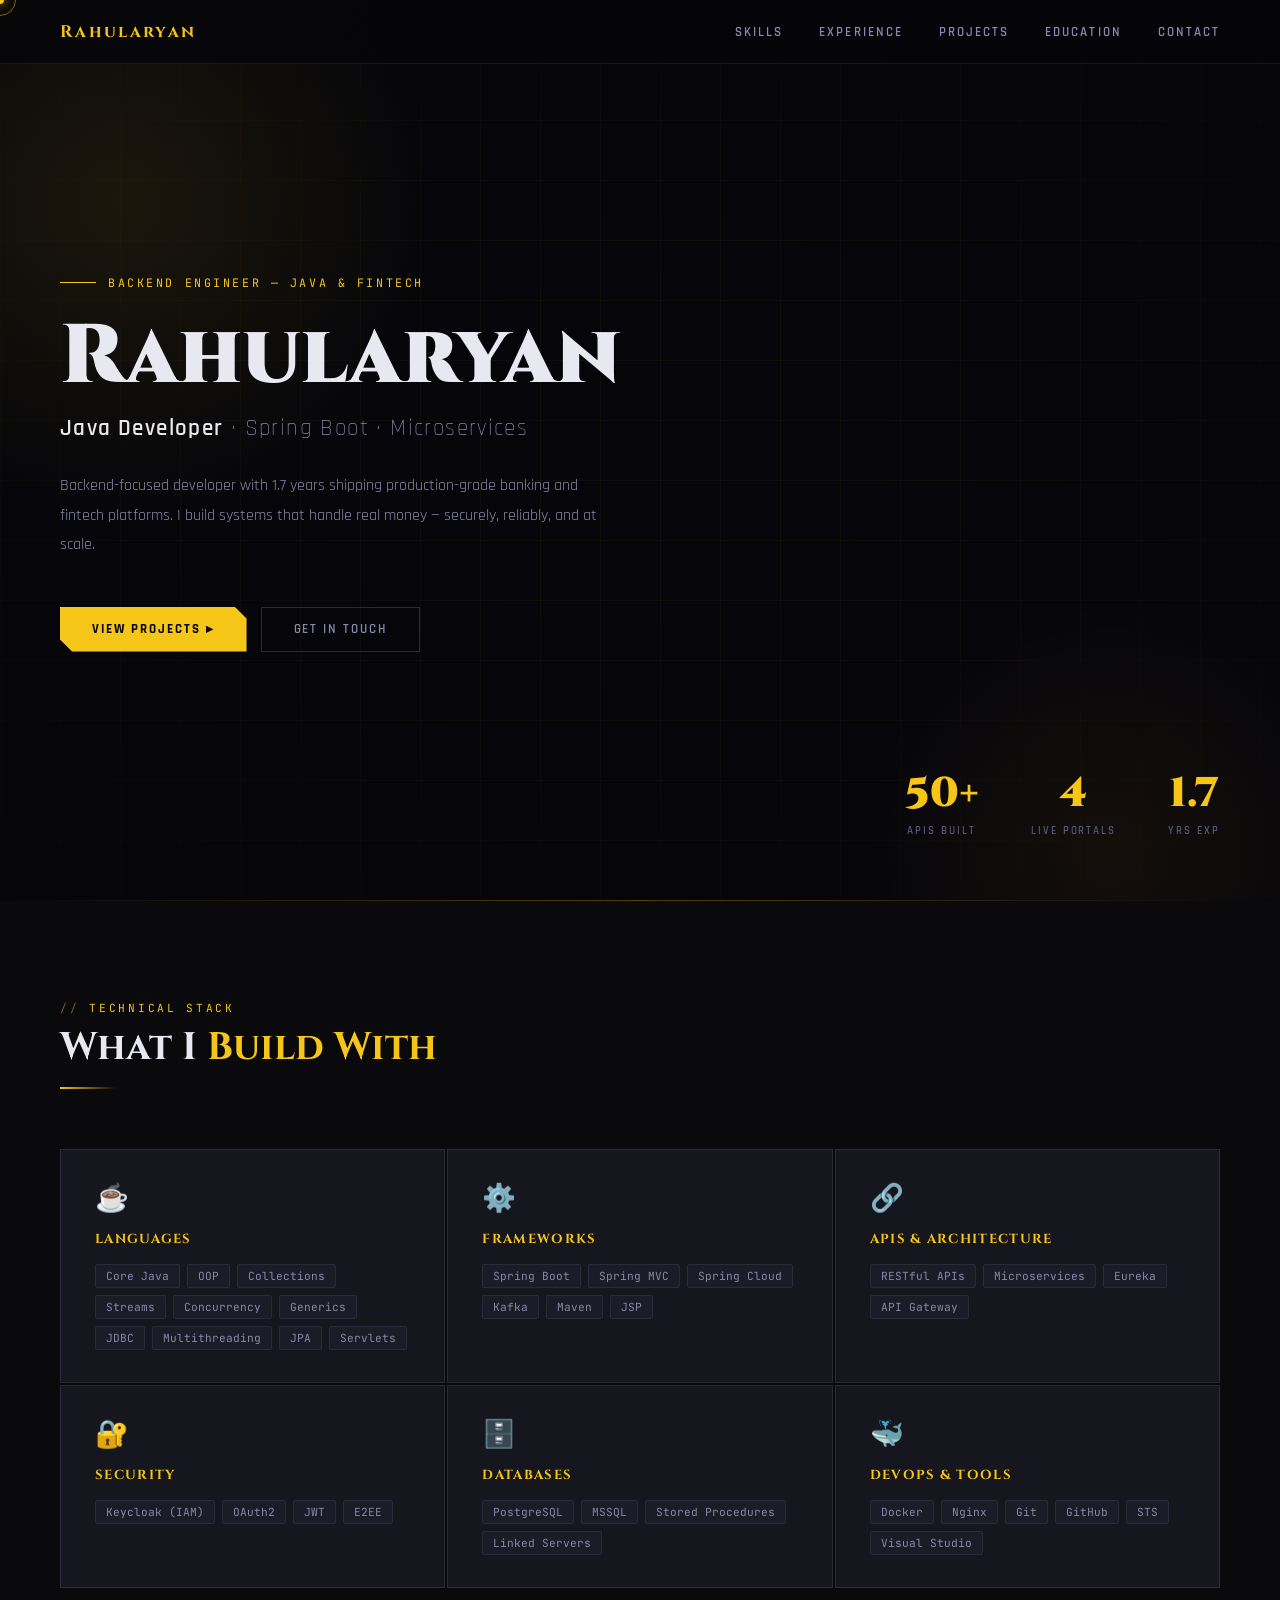
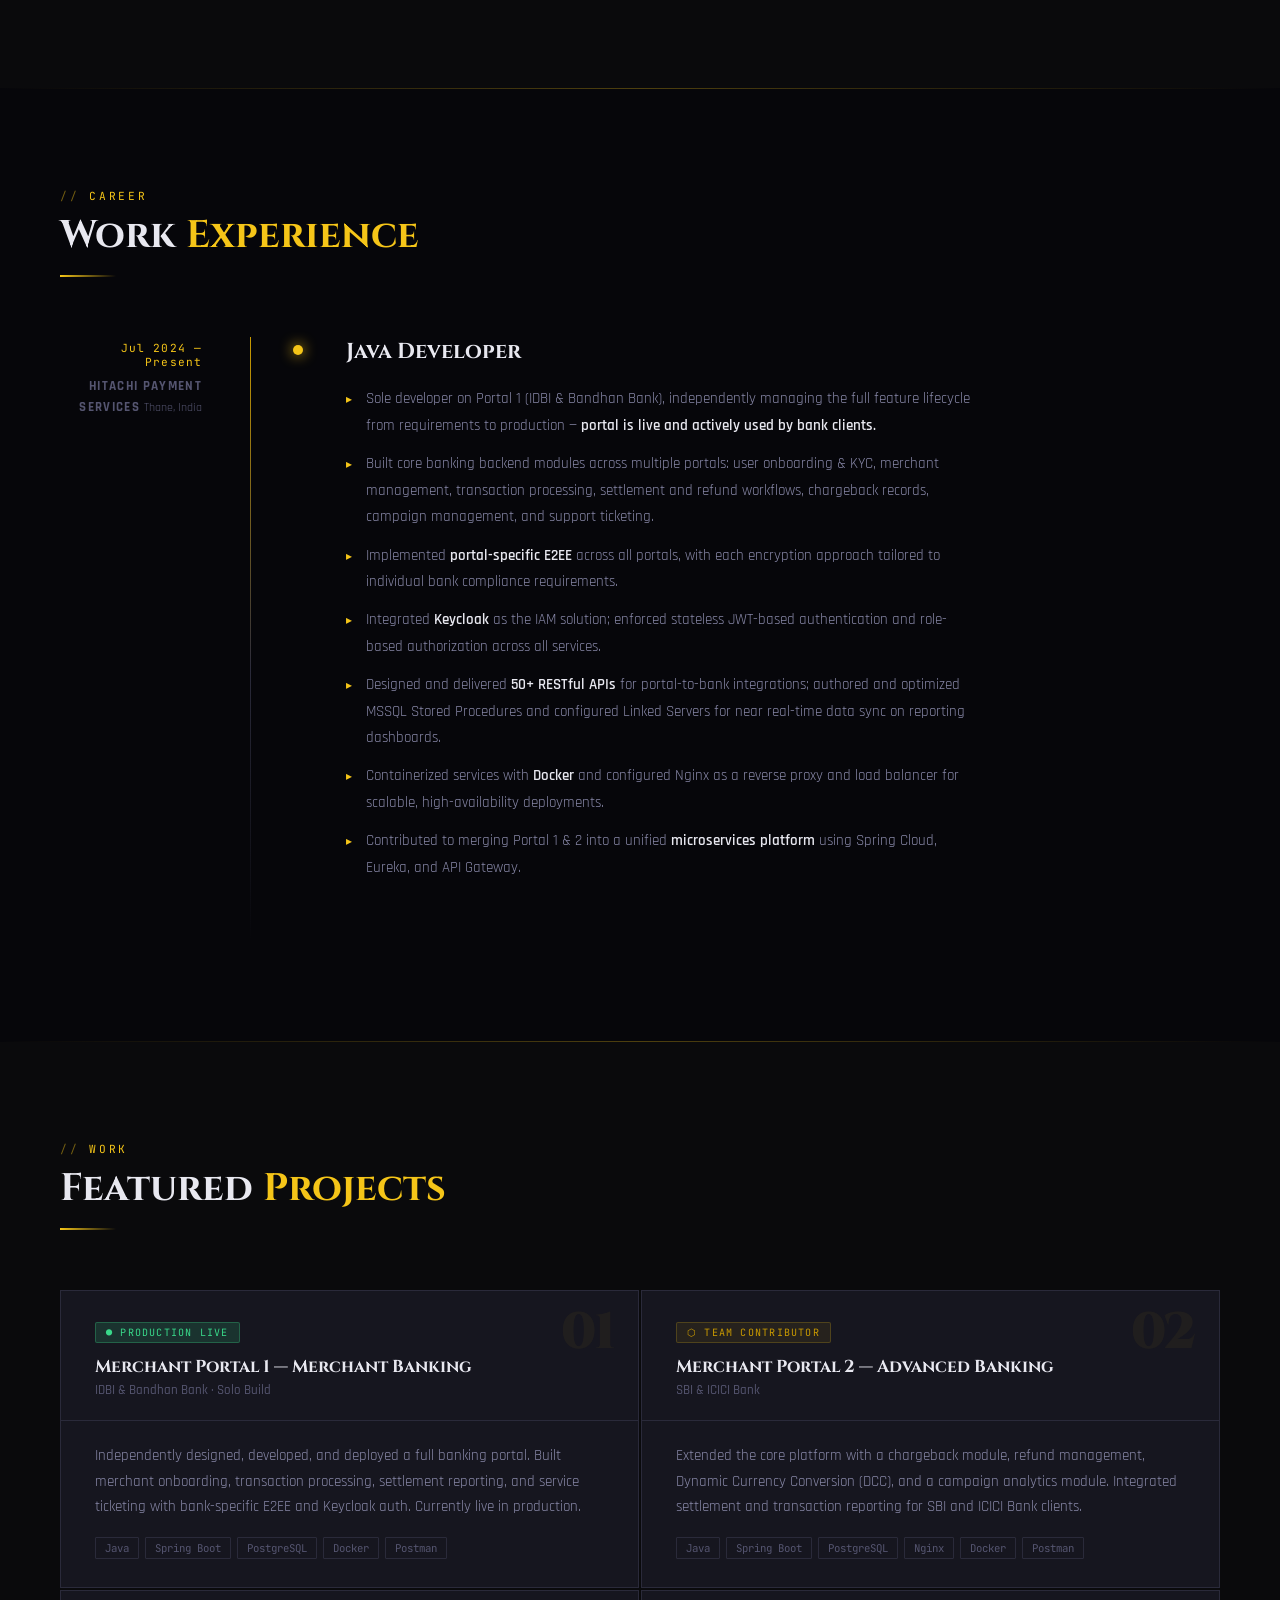
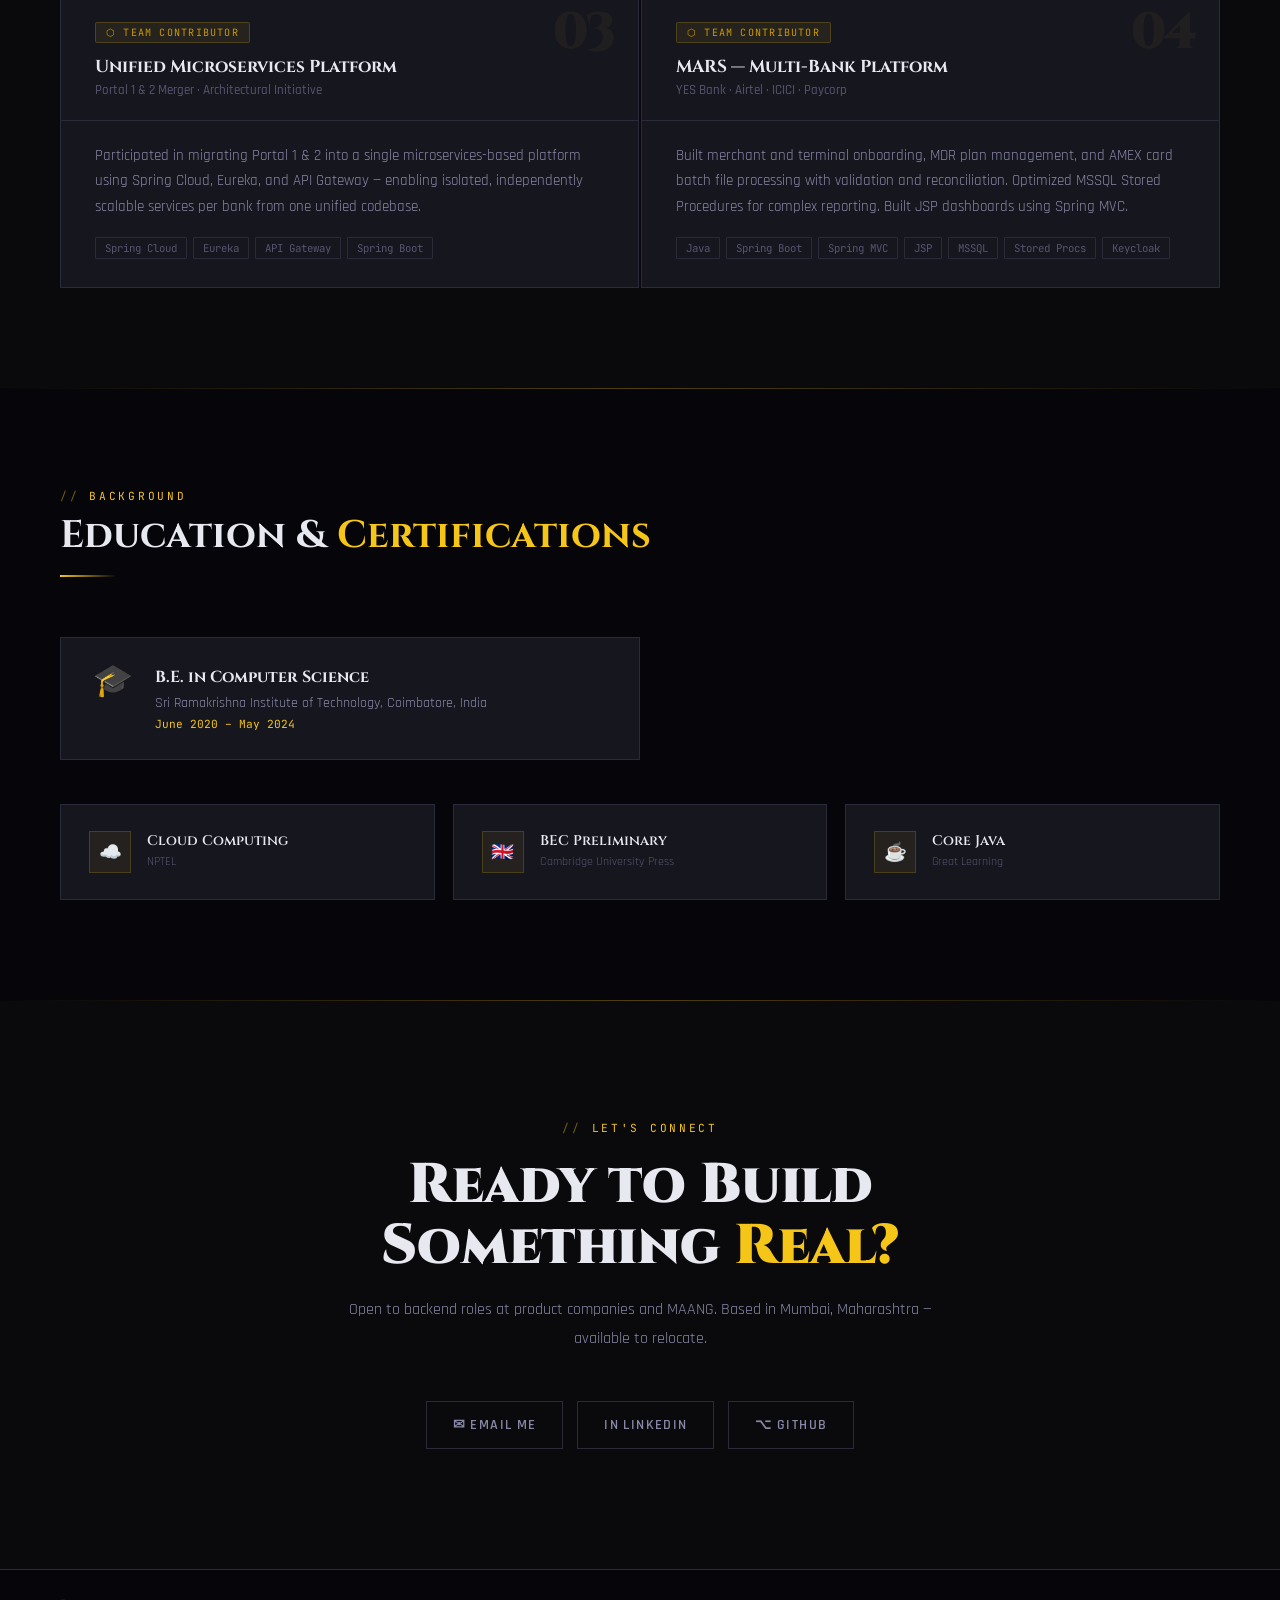
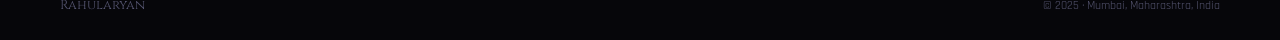
==== index.html @ 5587cc56 "Modified Portfolio" ====
<!DOCTYPE html>
<html lang="en">
<head>
<meta charset="UTF-8">
<meta name="viewport" content="width=device-width, initial-scale=1.0">
<title>Portfolio — Java Developer</title>
<link rel="preconnect" href="https://fonts.googleapis.com">
<link href="https://fonts.googleapis.com/css2?family=Cinzel:wght@400;600;700;900&family=Rajdhani:wght@300;400;500;600;700&family=JetBrains+Mono:wght@300;400;500;700&display=swap" rel="stylesheet">
<style>
  :root {
    --obsidian:    #0a0a0c;
    --void:        #06060a;
    --charcoal:    #111118;
    --surface:     #16161f;
    --surface2:    #1c1c28;
    --border:      #2a2a3a;
    --gold:        #f5c518;
    --gold2:       #e8b000;
    --gold-dim:    #c99a00;
    --gold-glow:   rgba(245,197,24,0.18);
    --gold-trace:  rgba(245,197,24,0.06);
    --amber:       #ff9f1c;
    --text:        #e8e8f0;
    --text-muted:  #8888a8;
    --text-dim:    #555570;
    --green:       #39d98a;
    --green-glow:  rgba(57,217,138,0.15);
  }

  *, *::before, *::after { box-sizing: border-box; margin: 0; padding: 0; }
  html { scroll-behavior: smooth; }
  body {
    font-family: 'Rajdhani', sans-serif;
    background: var(--void);
    color: var(--text);
    overflow-x: hidden;
    cursor: none;
  }

  /* CURSOR */
  #cursor-dot {
    position: fixed; top: 0; left: 0; z-index: 9999;
    width: 8px; height: 8px; border-radius: 50%;
    background: var(--gold); pointer-events: none;
    transform: translate(-50%,-50%);
    transition: transform .12s, opacity .2s;
    box-shadow: 0 0 12px var(--gold);
  }
  #cursor-ring {
    position: fixed; top: 0; left: 0; z-index: 9998;
    width: 32px; height: 32px; border-radius: 50%;
    border: 1.5px solid rgba(245,197,24,0.5); pointer-events: none;
    transform: translate(-50%,-50%);
    transition: width .2s, height .2s, border-color .2s;
  }

  /* SCROLLBAR */
  ::-webkit-scrollbar { width: 4px; }
  ::-webkit-scrollbar-track { background: var(--void); }
  ::-webkit-scrollbar-thumb { background: var(--gold-dim); border-radius: 2px; }

  /* NAV */
  nav {
    position: fixed; top: 0; left: 0; right: 0; z-index: 100;
    display: flex; align-items: center; justify-content: space-between;
    padding: 0 60px; height: 64px;
    background: rgba(6,6,10,0.88);
    backdrop-filter: blur(20px);
    border-bottom: 1px solid rgba(245,197,24,0.1);
  }
  .nav-logo {
    font-family: 'Cinzel', serif; font-size: 1.05rem; font-weight: 700;
    color: var(--gold); letter-spacing: 0.14em; text-decoration: none;
  }
  .nav-links { display: flex; gap: 36px; list-style: none; }
  .nav-links a {
    font-size: 0.8rem; font-weight: 600; letter-spacing: 0.16em;
    text-transform: uppercase; color: var(--text-muted); text-decoration: none;
    position: relative; transition: color .3s; cursor: none;
  }
  .nav-links a::after {
    content: ''; position: absolute; bottom: -4px; left: 0; right: 0; height: 1px;
    background: var(--gold); transform: scaleX(0); transform-origin: left;
    transition: transform .3s ease;
  }
  .nav-links a:hover { color: var(--gold); }
  .nav-links a:hover::after { transform: scaleX(1); }

  /* HERO */
  #hero {
    position: relative; min-height: 100vh;
    display: flex; align-items: center;
    padding: 80px 60px 60px; overflow: hidden;
  }
  .hero-bg-grid {
    position: absolute; inset: 0; z-index: 0;
    background-image:
      linear-gradient(rgba(245,197,24,0.045) 1px, transparent 1px),
      linear-gradient(90deg, rgba(245,197,24,0.045) 1px, transparent 1px);
    background-size: 60px 60px;
    mask-image: radial-gradient(ellipse 80% 80% at 50% 50%, black 20%, transparent 100%);
  }
  .hero-glow-a {
    position: absolute; top: -120px; left: -200px;
    width: 640px; height: 640px; border-radius: 50%;
    background: radial-gradient(circle, rgba(245,197,24,0.09) 0%, transparent 70%);
    pointer-events: none;
  }
  .hero-glow-b {
    position: absolute; bottom: -200px; right: -80px;
    width: 500px; height: 500px; border-radius: 50%;
    background: radial-gradient(circle, rgba(255,159,28,0.06) 0%, transparent 70%);
    pointer-events: none;
  }
  .hero-scanlines {
    position: absolute; inset: 0; z-index: 0; pointer-events: none;
    background: repeating-linear-gradient(
      0deg, transparent, transparent 3px,
      rgba(0,0,0,0.035) 3px, rgba(0,0,0,0.035) 4px
    );
  }
  .hero-content { position: relative; z-index: 1; max-width: 700px; }
  .hero-eyebrow {
    display: inline-flex; align-items: center; gap: 12px;
    font-family: 'JetBrains Mono', monospace; font-size: 0.73rem;
    color: var(--gold); letter-spacing: 0.22em; text-transform: uppercase; margin-bottom: 28px;
  }
  .hero-eyebrow::before { content: ''; display: block; width: 36px; height: 1px; background: var(--gold); }
  h1.hero-name {
    font-family: 'Cinzel', serif;
    font-size: clamp(3rem, 6.5vw, 5.8rem);
    font-weight: 900; line-height: 0.92;
    color: var(--text); margin-bottom: 18px;
  }
  h1.hero-name span { color: var(--gold); }
  .hero-title {
    font-size: 1.45rem; font-weight: 300;
    color: var(--text-muted); letter-spacing: 0.06em; margin-bottom: 28px;
  }
  .hero-title b { color: var(--text); font-weight: 600; }
  .hero-bio {
    font-size: 1.02rem; line-height: 1.78; color: var(--text-muted);
    max-width: 560px; margin-bottom: 48px;
  }
  .hero-cta { display: flex; gap: 14px; flex-wrap: wrap; }
  .btn-gold {
    display: inline-flex; align-items: center; gap: 8px;
    padding: 14px 32px; background: var(--gold); color: var(--void);
    font-size: 0.82rem; font-weight: 700; letter-spacing: 0.15em; text-transform: uppercase;
    text-decoration: none; border: none; cursor: none;
    clip-path: polygon(0 0, calc(100% - 12px) 0, 100% 12px, 100% 100%, 12px 100%, 0 calc(100% - 12px));
    transition: background .3s, box-shadow .3s, transform .2s;
  }
  .btn-gold:hover { background: #ffe680; box-shadow: 0 0 32px rgba(245,197,24,0.5); transform: translateY(-2px); }
  .btn-ghost {
    display: inline-flex; align-items: center; gap: 8px;
    padding: 13px 32px; border: 1px solid var(--border);
    color: var(--text-muted); font-size: 0.82rem; font-weight: 600;
    letter-spacing: 0.15em; text-transform: uppercase; text-decoration: none; cursor: none;
    transition: border-color .3s, color .3s;
  }
  .btn-ghost:hover { border-color: var(--gold); color: var(--gold); }

  .hero-stats {
    position: absolute; right: 60px; bottom: 60px; z-index: 1;
    display: flex; gap: 52px;
  }
  .stat { text-align: center; }
  .stat-num {
    font-family: 'Cinzel', serif; font-size: 2.6rem; font-weight: 900;
    color: var(--gold); line-height: 1; display: block; margin-bottom: 4px;
  }
  .stat-label {
    font-size: 0.68rem; letter-spacing: 0.18em; text-transform: uppercase;
    color: var(--text-dim); font-weight: 600;
  }

  /* SECTION BASE */
  section { padding: 100px 60px; position: relative; z-index: 1; }
  .sec-header { margin-bottom: 60px; }
  .sec-tag {
    font-family: 'JetBrains Mono', monospace; font-size: 0.7rem;
    color: var(--gold); letter-spacing: 0.24em; text-transform: uppercase;
    margin-bottom: 12px; display: flex; align-items: center; gap: 10px;
  }
  .sec-tag::before { content: '//'; opacity: 0.45; }
  .sec-title {
    font-family: 'Cinzel', serif; font-size: clamp(1.8rem, 3vw, 2.6rem);
    font-weight: 700; color: var(--text); line-height: 1.1;
  }
  .sec-title span { color: var(--gold); }
  .sec-line { width: 56px; height: 2px; background: linear-gradient(90deg, var(--gold), transparent); margin-top: 18px; }

  /* DIVIDER */
  .gold-divider {
    width: 100%; height: 1px;
    background: linear-gradient(90deg, transparent, rgba(245,197,24,0.3), transparent);
  }

  /* SKILLS */
  #skills { background: var(--obsidian); }
  .skills-grid {
    display: grid; grid-template-columns: repeat(auto-fit, minmax(290px, 1fr)); gap: 2px;
  }
  .skill-card {
    background: var(--surface); padding: 32px 34px;
    border: 1px solid var(--border); position: relative; overflow: hidden;
    transition: border-color .3s, transform .3s;
  }
  .skill-card::before {
    content: ''; position: absolute; top: 0; left: 0; right: 0; height: 2px;
    background: linear-gradient(90deg, transparent, var(--gold), transparent);
    opacity: 0; transition: opacity .3s;
  }
  .skill-card:hover { border-color: rgba(245,197,24,0.38); transform: translateY(-3px); }
  .skill-card:hover::before { opacity: 1; }
  .skill-icon { font-size: 1.7rem; display: block; margin-bottom: 14px; }
  .skill-cat {
    font-family: 'Cinzel', serif; font-size: 0.82rem; font-weight: 700;
    color: var(--gold); letter-spacing: 0.1em; text-transform: uppercase; margin-bottom: 16px;
  }
  .skill-tags { display: flex; flex-wrap: wrap; gap: 7px; }
  .tag {
    font-family: 'JetBrains Mono', monospace; font-size: 0.7rem;
    padding: 4px 10px; background: var(--surface2);
    border: 1px solid var(--border); color: var(--text-muted); border-radius: 2px;
    transition: border-color .2s, color .2s;
  }
  .skill-card:hover .tag { border-color: rgba(245,197,24,0.22); color: var(--text); }

  /* EXPERIENCE */
  #experience { background: var(--void); }
  .exp-wrap { max-width: 920px; }
  .exp-item {
    display: grid; grid-template-columns: 190px 1fr;
    gap: 0 48px; margin-bottom: 60px; position: relative;
  }
  .exp-item::after {
    content: ''; position: absolute;
    left: 190px; top: 0; bottom: -60px; width: 1px;
    background: linear-gradient(180deg, var(--gold-dim) 0%, var(--border) 55%, transparent 100%);
  }
  .exp-left { text-align: right; padding-right: 48px; padding-top: 4px; }
  .exp-date {
    font-family: 'JetBrains Mono', monospace; font-size: 0.7rem;
    color: var(--gold); letter-spacing: 0.1em; display: block; margin-bottom: 6px;
  }
  .exp-co { font-size: 0.83rem; color: var(--text-dim); font-weight: 700; letter-spacing: 0.1em; text-transform: uppercase; }
  .exp-loc { font-size: 0.75rem; color: var(--text-dim); margin-top: 4px; }
  .exp-right { padding-left: 48px; position: relative; }
  .exp-right::before {
    content: ''; position: absolute; left: -5px; top: 8px;
    width: 10px; height: 10px; border-radius: 50%;
    background: var(--gold); box-shadow: 0 0 14px var(--gold);
    animation: pulse-dot 2.6s ease-in-out infinite;
  }
  @keyframes pulse-dot {
    0%, 100% { box-shadow: 0 0 6px var(--gold); }
    50% { box-shadow: 0 0 20px var(--gold), 0 0 40px rgba(245,197,24,0.35); }
  }
  .exp-role {
    font-family: 'Cinzel', serif; font-size: 1.35rem; font-weight: 700;
    color: var(--text); margin-bottom: 20px;
  }
  .exp-bullets { list-style: none; display: flex; flex-direction: column; gap: 12px; }
  .exp-bullets li {
    font-size: 0.96rem; line-height: 1.72; color: var(--text-muted);
    padding-left: 20px; position: relative;
  }
  .exp-bullets li::before {
    content: '▸'; position: absolute; left: 0;
    color: var(--gold); font-size: 0.72rem; top: 4px;
  }
  .exp-bullets li b { color: var(--text); font-weight: 600; }

  /* PROJECTS */
  #projects { background: var(--obsidian); }
  .projects-grid {
    display: grid; grid-template-columns: repeat(auto-fit, minmax(420px, 1fr)); gap: 2px;
  }
  .proj-card {
    background: var(--surface); border: 1px solid var(--border);
    position: relative; overflow: hidden; transition: border-color .3s;
  }
  .proj-card:hover { border-color: rgba(245,197,24,0.35); }
  .proj-card::after {
    content: ''; position: absolute; inset: 0;
    background: radial-gradient(circle at 70% 0%, rgba(245,197,24,0.05), transparent 65%);
    opacity: 0; transition: opacity .4s;
  }
  .proj-card:hover::after { opacity: 1; }
  .proj-num {
    position: absolute; top: 16px; right: 24px;
    font-family: 'Cinzel', serif; font-size: 3.2rem; font-weight: 900;
    color: rgba(245,197,24,0.05); line-height: 1; letter-spacing: -0.04em;
    transition: color .3s; pointer-events: none;
  }
  .proj-card:hover .proj-num { color: rgba(245,197,24,0.1); }
  .proj-top {
    padding: 30px 34px 22px;
    border-bottom: 1px solid var(--border);
  }
  .proj-badge {
    display: inline-block; padding: 3px 10px; border-radius: 2px;
    font-family: 'JetBrains Mono', monospace; font-size: 0.63rem;
    letter-spacing: 0.12em; text-transform: uppercase; margin-bottom: 12px;
  }
  .badge-live { background: var(--green-glow); color: var(--green); border: 1px solid rgba(57,217,138,0.28); }
  .badge-team { background: rgba(245,197,24,0.07); color: var(--gold-dim); border: 1px solid rgba(245,197,24,0.2); }
  .proj-name {
    font-family: 'Cinzel', serif; font-size: 1.08rem; font-weight: 700;
    color: var(--text); margin-bottom: 4px;
  }
  .proj-sub { font-size: 0.8rem; color: var(--text-dim); font-weight: 500; }
  .proj-body { padding: 22px 34px 28px; }
  .proj-desc { font-size: 0.92rem; line-height: 1.72; color: var(--text-muted); margin-bottom: 18px; }
  .proj-stack { display: flex; flex-wrap: wrap; gap: 6px; }
  .stack-pill {
    font-family: 'JetBrains Mono', monospace; font-size: 0.67rem;
    padding: 3px 9px; background: transparent;
    border: 1px solid var(--border); color: var(--text-dim); border-radius: 1px;
    transition: border-color .2s, color .2s;
  }
  .proj-card:hover .stack-pill { border-color: rgba(245,197,24,0.22); color: var(--text-muted); }

  /* CERTS */
  #certs { background: var(--void); }
  .certs-row { display: flex; gap: 18px; flex-wrap: wrap; }
  .cert-card {
    flex: 1; min-width: 220px; padding: 26px 28px;
    background: var(--surface); border: 1px solid var(--border);
    display: flex; align-items: flex-start; gap: 16px;
    transition: border-color .3s, transform .3s;
  }
  .cert-card:hover { border-color: rgba(245,197,24,0.38); transform: translateY(-3px); }
  .cert-icon {
    width: 42px; height: 42px; flex-shrink: 0;
    background: var(--gold-trace); border: 1px solid rgba(245,197,24,0.18);
    display: flex; align-items: center; justify-content: center; font-size: 1.15rem;
  }
  .cert-name {
    font-family: 'Cinzel', serif; font-size: 0.88rem; font-weight: 600;
    color: var(--text); margin-bottom: 4px;
  }
  .cert-issuer { font-size: 0.76rem; color: var(--text-dim); }

  /* CONTACT */
  #contact {
    background: var(--obsidian); text-align: center;
    padding-top: 120px; padding-bottom: 120px;
  }
  .contact-inner { max-width: 640px; margin: 0 auto; }
  .contact-title {
    font-family: 'Cinzel', serif;
    font-size: clamp(2rem, 4.5vw, 3.5rem); font-weight: 900;
    color: var(--text); line-height: 1.08; margin-bottom: 20px;
  }
  .contact-title span { color: var(--gold); }
  .contact-sub { font-size: 1.02rem; color: var(--text-muted); line-height: 1.75; margin-bottom: 48px; }
  .contact-links { display: flex; gap: 14px; justify-content: center; flex-wrap: wrap; }
  .contact-link {
    display: inline-flex; align-items: center; gap: 9px;
    padding: 14px 26px; border: 1px solid var(--border);
    color: var(--text-muted); font-size: 0.85rem; font-weight: 600;
    letter-spacing: 0.1em; text-transform: uppercase; text-decoration: none; cursor: none;
    transition: border-color .3s, color .3s, background .3s;
  }
  .contact-link:hover { border-color: var(--gold); color: var(--gold); background: var(--gold-trace); }

  /* FOOTER */
  footer {
    padding: 26px 60px; background: var(--void);
    border-top: 1px solid var(--border);
    display: flex; align-items: center; justify-content: space-between;
  }
  .footer-logo { font-family: 'Cinzel', serif; font-size: 0.82rem; color: var(--text-dim); }
  .footer-copy { font-size: 0.75rem; color: var(--text-dim); }

  /* ANIMATIONS */
  @keyframes fadeUp {
    from { opacity: 0; transform: translateY(28px); }
    to   { opacity: 1; transform: translateY(0); }
  }
  .obs { opacity: 0; transform: translateY(30px); transition: opacity .7s ease, transform .7s ease; }
  .obs.visible { opacity: 1; transform: translateY(0); }

  /* RESPONSIVE */
  @media (max-width: 768px) {
    nav { padding: 0 24px; }
    .nav-links { display: none; }
    section { padding: 80px 24px; }
    #hero { padding: 100px 24px 80px; }
    .hero-stats { position: static; margin-top: 48px; justify-content: center; }
    .exp-item { grid-template-columns: 1fr; }
    .exp-item::after { display: none; }
    .exp-left { text-align: left; padding: 0 0 14px 0; }
    .exp-right { padding-left: 18px; }
    .projects-grid { grid-template-columns: 1fr; }
    footer { flex-direction: column; gap: 8px; text-align: center; }
  }
</style>
</head>
<body>

<div id="cursor-dot"></div>
<div id="cursor-ring"></div>

<!-- NAV -->
<nav>
  <a href="#hero" class="nav-logo">Rahularyan<span style="color:var(--text-dim)"></span></a>
  <ul class="nav-links">
    <li><a href="#skills">Skills</a></li>
    <li><a href="#experience">Experience</a></li>
    <li><a href="#projects">Projects</a></li>
    <li><a href="#certs">Education</a></li>
    <li><a href="#contact">Contact</a></li>
  </ul>
</nav>

<!-- HERO -->
<section id="hero">
  <div class="hero-bg-grid"></div>
  <div class="hero-glow-a"></div>
  <div class="hero-glow-b"></div>
  <div class="hero-scanlines"></div>

  <div class="hero-content">
    <div class="hero-eyebrow">Backend Engineer — Java &amp; Fintech</div>
    <h1 class="hero-name">Rahularyan<br><span></span></h1>
    <p class="hero-title"><b>Java Developer</b> · Spring Boot · Microservices</p>
    <p class="hero-bio">
      Backend-focused developer with 1.7 years shipping production-grade banking and fintech platforms.
      I build systems that handle real money — securely, reliably, and at scale.
    </p>
    <div class="hero-cta">
      <a href="#projects" class="btn-gold">View Projects ▸</a>
      <a href="#contact" class="btn-ghost">Get In Touch</a>
    </div>
  </div>

  <div class="hero-stats">
    <div class="stat">
      <span class="stat-num" data-target="50" data-suffix="+">50+</span>
      <span class="stat-label">APIs Built</span>
    </div>
    <div class="stat">
      <span class="stat-num" data-target="4" data-suffix="">4</span>
      <span class="stat-label">Live Portals</span>
    </div>
    <div class="stat">
      <span class="stat-num" data-target="1.7" data-suffix="" data-decimal="true">1.7</span>
      <span class="stat-label">Yrs Exp</span>
    </div>
  </div>
</section>

<div class="gold-divider"></div>

<!-- SKILLS -->
<section id="skills">
  <div class="sec-header obs">
    <div class="sec-tag">Technical Stack</div>
    <h2 class="sec-title">What I <span>Build With</span></h2>
    <div class="sec-line"></div>
  </div>
  <div class="skills-grid">
    <div class="skill-card obs" style="transition-delay:.04s">
      <span class="skill-icon">☕</span>
      <div class="skill-cat">Languages</div>
      <div class="skill-tags">
        <span class="tag">Core Java</span><span class="tag">OOP</span>
        <span class="tag">Collections</span><span class="tag">Streams</span>
        <span class="tag">Concurrency</span><span class="tag">Generics</span>
        <span class="tag">JDBC</span><span class="tag">Multithreading</span>
        <span class="tag">JPA</span><span class="tag">Servlets</span>
      </div>
    </div>
    <div class="skill-card obs" style="transition-delay:.09s">
      <span class="skill-icon">⚙️</span>
      <div class="skill-cat">Frameworks</div>
      <div class="skill-tags">
        <span class="tag">Spring Boot</span><span class="tag">Spring MVC</span>
        <span class="tag">Spring Cloud</span><span class="tag">Kafka</span>
        <span class="tag">Maven</span><span class="tag">JSP</span>
      </div>
    </div>
    <div class="skill-card obs" style="transition-delay:.14s">
      <span class="skill-icon">🔗</span>
      <div class="skill-cat">APIs &amp; Architecture</div>
      <div class="skill-tags">
        <span class="tag">RESTful APIs</span><span class="tag">Microservices</span>
        <span class="tag">Eureka</span><span class="tag">API Gateway</span>
      </div>
    </div>
    <div class="skill-card obs" style="transition-delay:.19s">
      <span class="skill-icon">🔐</span>
      <div class="skill-cat">Security</div>
      <div class="skill-tags">
        <span class="tag">Keycloak (IAM)</span><span class="tag">OAuth2</span>
        <span class="tag">JWT</span><span class="tag">E2EE</span>
      </div>
    </div>
    <div class="skill-card obs" style="transition-delay:.24s">
      <span class="skill-icon">🗄️</span>
      <div class="skill-cat">Databases</div>
      <div class="skill-tags">
        <span class="tag">PostgreSQL</span><span class="tag">MSSQL</span>
        <span class="tag">Stored Procedures</span><span class="tag">Linked Servers</span>
      </div>
    </div>
    <div class="skill-card obs" style="transition-delay:.29s">
      <span class="skill-icon">🐳</span>
      <div class="skill-cat">DevOps &amp; Tools</div>
      <div class="skill-tags">
        <span class="tag">Docker</span><span class="tag">Nginx</span>
        <span class="tag">Git</span><span class="tag">GitHub</span>
        <span class="tag">STS</span><span class="tag">Visual Studio</span>
      </div>
    </div>
  </div>
</section>

<div class="gold-divider"></div>

<!-- EXPERIENCE -->
<section id="experience">
  <div class="sec-header obs">
    <div class="sec-tag">Career</div>
    <h2 class="sec-title">Work <span>Experience</span></h2>
    <div class="sec-line"></div>
  </div>
  <div class="exp-wrap">
    <div class="exp-item obs">
      <div class="exp-left">
        <span class="exp-date">Jul 2024 — Present</span>
        <span class="exp-co">Hitachi Payment Services</span>
        <span class="exp-loc">Thane, India</span>
      </div>
      <div class="exp-right">
        <div class="exp-role">Java Developer</div>
        <ul class="exp-bullets">
          <li>Sole developer on Portal 1 (IDBI &amp; Bandhan Bank), independently managing the full feature lifecycle from requirements to production — <b>portal is live and actively used by bank clients.</b></li>
          <li>Built core banking backend modules across multiple portals: user onboarding &amp; KYC, merchant management, transaction processing, settlement and refund workflows, chargeback records, campaign management, and support ticketing.</li>
          <li>Implemented <b>portal-specific E2EE</b> across all portals, with each encryption approach tailored to individual bank compliance requirements.</li>
          <li>Integrated <b>Keycloak</b> as the IAM solution; enforced stateless JWT-based authentication and role-based authorization across all services.</li>
          <li>Designed and delivered <b>50+ RESTful APIs</b> for portal-to-bank integrations; authored and optimized MSSQL Stored Procedures and configured Linked Servers for near real-time data sync on reporting dashboards.</li>
          <li>Containerized services with <b>Docker</b> and configured Nginx as a reverse proxy and load balancer for scalable, high-availability deployments.</li>
          <li>Contributed to merging Portal 1 &amp; 2 into a unified <b>microservices platform</b> using Spring Cloud, Eureka, and API Gateway.</li>
        </ul>
      </div>
    </div>
  </div>
</section>

<div class="gold-divider"></div>

<!-- PROJECTS -->
<section id="projects">
  <div class="sec-header obs">
    <div class="sec-tag">Work</div>
    <h2 class="sec-title">Featured <span>Projects</span></h2>
    <div class="sec-line"></div>
  </div>
  <div class="projects-grid">

    <div class="proj-card obs" style="transition-delay:.04s">
      <div class="proj-num">01</div>
      <div class="proj-top">
        <span class="proj-badge badge-live">● Production Live</span>
        <div class="proj-name">Merchant Portal 1 — Merchant Banking</div>
        <div class="proj-sub">IDBI &amp; Bandhan Bank · Solo Build</div>
      </div>
      <div class="proj-body">
        <p class="proj-desc">Independently designed, developed, and deployed a full banking portal. Built merchant onboarding, transaction processing, settlement reporting, and service ticketing with bank-specific E2EE and Keycloak auth. Currently live in production.</p>
        <div class="proj-stack">
          <span class="stack-pill">Java</span><span class="stack-pill">Spring Boot</span>
          <span class="stack-pill">PostgreSQL</span><span class="stack-pill">Docker</span><span class="stack-pill">Postman</span>
        </div>
      </div>
    </div>

    <div class="proj-card obs" style="transition-delay:.09s">
      <div class="proj-num">02</div>
      <div class="proj-top">
        <span class="proj-badge badge-team">⬡ Team Contributor</span>
        <div class="proj-name">Merchant Portal 2 — Advanced Banking</div>
        <div class="proj-sub">SBI &amp; ICICI Bank</div>
      </div>
      <div class="proj-body">
        <p class="proj-desc">Extended the core platform with a chargeback module, refund management, Dynamic Currency Conversion (DCC), and a campaign analytics module. Integrated settlement and transaction reporting for SBI and ICICI Bank clients.</p>
        <div class="proj-stack">
          <span class="stack-pill">Java</span><span class="stack-pill">Spring Boot</span>
          <span class="stack-pill">PostgreSQL</span><span class="stack-pill">Nginx</span>
		  <span class="stack-pill">Docker</span><span class="stack-pill">Postman</span>
        </div>
      </div>
    </div>

    <div class="proj-card obs" style="transition-delay:.14s">
      <div class="proj-num">03</div>
      <div class="proj-top">
        <span class="proj-badge badge-team">⬡ Team Contributor</span>
        <div class="proj-name">Unified Microservices Platform</div>
        <div class="proj-sub">Portal 1 &amp; 2 Merger · Architectural Initiative</div>
      </div>
      <div class="proj-body">
        <p class="proj-desc">Participated in migrating Portal 1 &amp; 2 into a single microservices-based platform using Spring Cloud, Eureka, and API Gateway — enabling isolated, independently scalable services per bank from one unified codebase.</p>
        <div class="proj-stack">
          <span class="stack-pill">Spring Cloud</span><span class="stack-pill">Eureka</span>
          <span class="stack-pill">API Gateway</span><span class="stack-pill">Spring Boot</span>
        </div>
      </div>
    </div>

    <div class="proj-card obs" style="transition-delay:.19s">
      <div class="proj-num">04</div>
      <div class="proj-top">
        <span class="proj-badge badge-team">⬡ Team Contributor</span>
        <div class="proj-name">MARS — Multi-Bank Platform</div>
        <div class="proj-sub">YES Bank · Airtel · ICICI · Paycorp</div>
      </div>
      <div class="proj-body">
        <p class="proj-desc">Built merchant and terminal onboarding, MDR plan management, and AMEX card batch file processing with validation and reconciliation. Optimized MSSQL Stored Procedures for complex reporting. Built JSP dashboards using Spring MVC.</p>
        <div class="proj-stack">
		  <span class="stack-pill">Java</span><span class="stack-pill">Spring Boot</span>
          <span class="stack-pill">Spring MVC</span><span class="stack-pill">JSP</span>
          <span class="stack-pill">MSSQL</span><span class="stack-pill">Stored Procs</span>
          <span class="stack-pill">Keycloak</span>
        </div>
      </div>
    </div>

  </div>
</section>

<div class="gold-divider"></div>

<!-- EDUCATION & CERTS -->
<section id="certs">
  <div class="sec-header obs">
    <div class="sec-tag">Background</div>
    <h2 class="sec-title">Education &amp; <span>Certifications</span></h2>
    <div class="sec-line"></div>
  </div>

  <div style="margin-bottom:44px;" class="obs">
    <div style="display:flex;align-items:flex-start;gap:22px;padding:28px 32px;background:var(--surface);border:1px solid var(--border);max-width:580px;">
      <div style="font-size:2rem;line-height:1;">🎓</div>
      <div>
        <div style="font-family:'Cinzel',serif;font-size:1rem;font-weight:700;color:var(--text);margin-bottom:6px;">B.E. in Computer Science</div>
        <div style="font-size:0.88rem;color:var(--text-muted);margin-bottom:5px;">Sri Ramakrishna Institute of Technology, Coimbatore, India</div>
        <div style="font-family:'JetBrains Mono',monospace;font-size:0.7rem;color:var(--gold);">June 2020 – May 2024</div>
      </div>
    </div>
  </div>

  <div class="certs-row">
    <div class="cert-card obs" style="transition-delay:.04s">
      <div class="cert-icon">☁️</div>
      <div>
        <div class="cert-name">Cloud Computing</div>
        <div class="cert-issuer">NPTEL</div>
      </div>
    </div>
    <div class="cert-card obs" style="transition-delay:.09s">
      <div class="cert-icon">🇬🇧</div>
      <div>
        <div class="cert-name">BEC Preliminary</div>
        <div class="cert-issuer">Cambridge University Press</div>
      </div>
    </div>
    <div class="cert-card obs" style="transition-delay:.14s">
      <div class="cert-icon">☕</div>
      <div>
        <div class="cert-name">Core Java</div>
        <div class="cert-issuer">Great Learning</div>
      </div>
    </div>
  </div>
</section>

<div class="gold-divider"></div>

<!-- CONTACT -->
<section id="contact">
  <div class="contact-inner obs">
    <div class="sec-tag" style="justify-content:center;margin-bottom:20px;">Let's Connect</div>
    <h2 class="contact-title">Ready to Build<br>Something <span>Real?</span></h2>
    <p class="contact-sub">Open to backend roles at product companies and MAANG. Based in Mumbai, Maharashtra — available to relocate.</p>
    <div class="contact-links">
      <a href="mailto:d.rahularyan788@gmail.com" class="contact-link">✉ Email Me</a>
      <a href="https://linkedin.com/in/rahularyan-007632220" class="contact-link" target="_blank">in LinkedIn</a>
      <a href="https://github.com/yourusername" class="contact-link" target="_blank">⌥ GitHub</a>
    </div>
  </div>
</section>

<footer>
  <span class="footer-logo">Rahularyan</span>
  <span class="footer-copy">© 2025 · Mumbai, Maharashtra, India</span>
</footer>

<script>
  // CURSOR
  const dot = document.getElementById('cursor-dot');
  const ring = document.getElementById('cursor-ring');
  let mx = 0, my = 0, rx = 0, ry = 0;
  document.addEventListener('mousemove', e => { mx = e.clientX; my = e.clientY; });
  (function animCursor() {
    dot.style.left = mx + 'px'; dot.style.top = my + 'px';
    rx += (mx - rx) * 0.13; ry += (my - ry) * 0.13;
    ring.style.left = rx + 'px'; ring.style.top = ry + 'px';
    requestAnimationFrame(animCursor);
  })();
  document.querySelectorAll('a, button').forEach(el => {
    el.addEventListener('mouseenter', () => {
      ring.style.width = '46px'; ring.style.height = '46px';
      ring.style.borderColor = 'rgba(245,197,24,0.9)';
      dot.style.transform = 'translate(-50%,-50%) scale(1.8)';
    });
    el.addEventListener('mouseleave', () => {
      ring.style.width = '32px'; ring.style.height = '32px';
      ring.style.borderColor = 'rgba(245,197,24,0.5)';
      dot.style.transform = 'translate(-50%,-50%) scale(1)';
    });
  });

  // SCROLL REVEAL
  const observer = new IntersectionObserver(entries => {
    entries.forEach(e => { if (e.isIntersecting) { e.target.classList.add('visible'); observer.unobserve(e.target); }});
  }, { threshold: 0.1 });
  document.querySelectorAll('.obs').forEach(el => observer.observe(el));

  // COUNTER ANIMATION
  const counters = document.querySelectorAll('.stat-num[data-target]');
  const countObs = new IntersectionObserver(entries => {
    entries.forEach(e => {
      if (!e.isIntersecting) return;
      const el = e.target;
      const target = parseFloat(el.dataset.target);
      const suffix = el.dataset.suffix || '';
      const isDecimal = el.dataset.decimal === 'true';
      let cur = 0; const step = target / 45;
      const t = setInterval(() => {
        cur += step;
        if (cur >= target) { cur = target; clearInterval(t); }
        el.textContent = isDecimal ? cur.toFixed(1) + suffix : Math.floor(cur) + suffix;
      }, 32);
      countObs.unobserve(el);
    });
  }, { threshold: 0.8 });
  counters.forEach(c => countObs.observe(c));

  // ACTIVE NAV
  const secs = document.querySelectorAll('section[id]');
  const navAs = document.querySelectorAll('.nav-links a');
  window.addEventListener('scroll', () => {
    let cur = '';
    secs.forEach(s => { if (window.scrollY >= s.offsetTop - 80) cur = s.id; });
    navAs.forEach(a => { a.style.color = a.getAttribute('href') === '#' + cur ? 'var(--gold)' : ''; });
  });
</script>
</body>
</html>
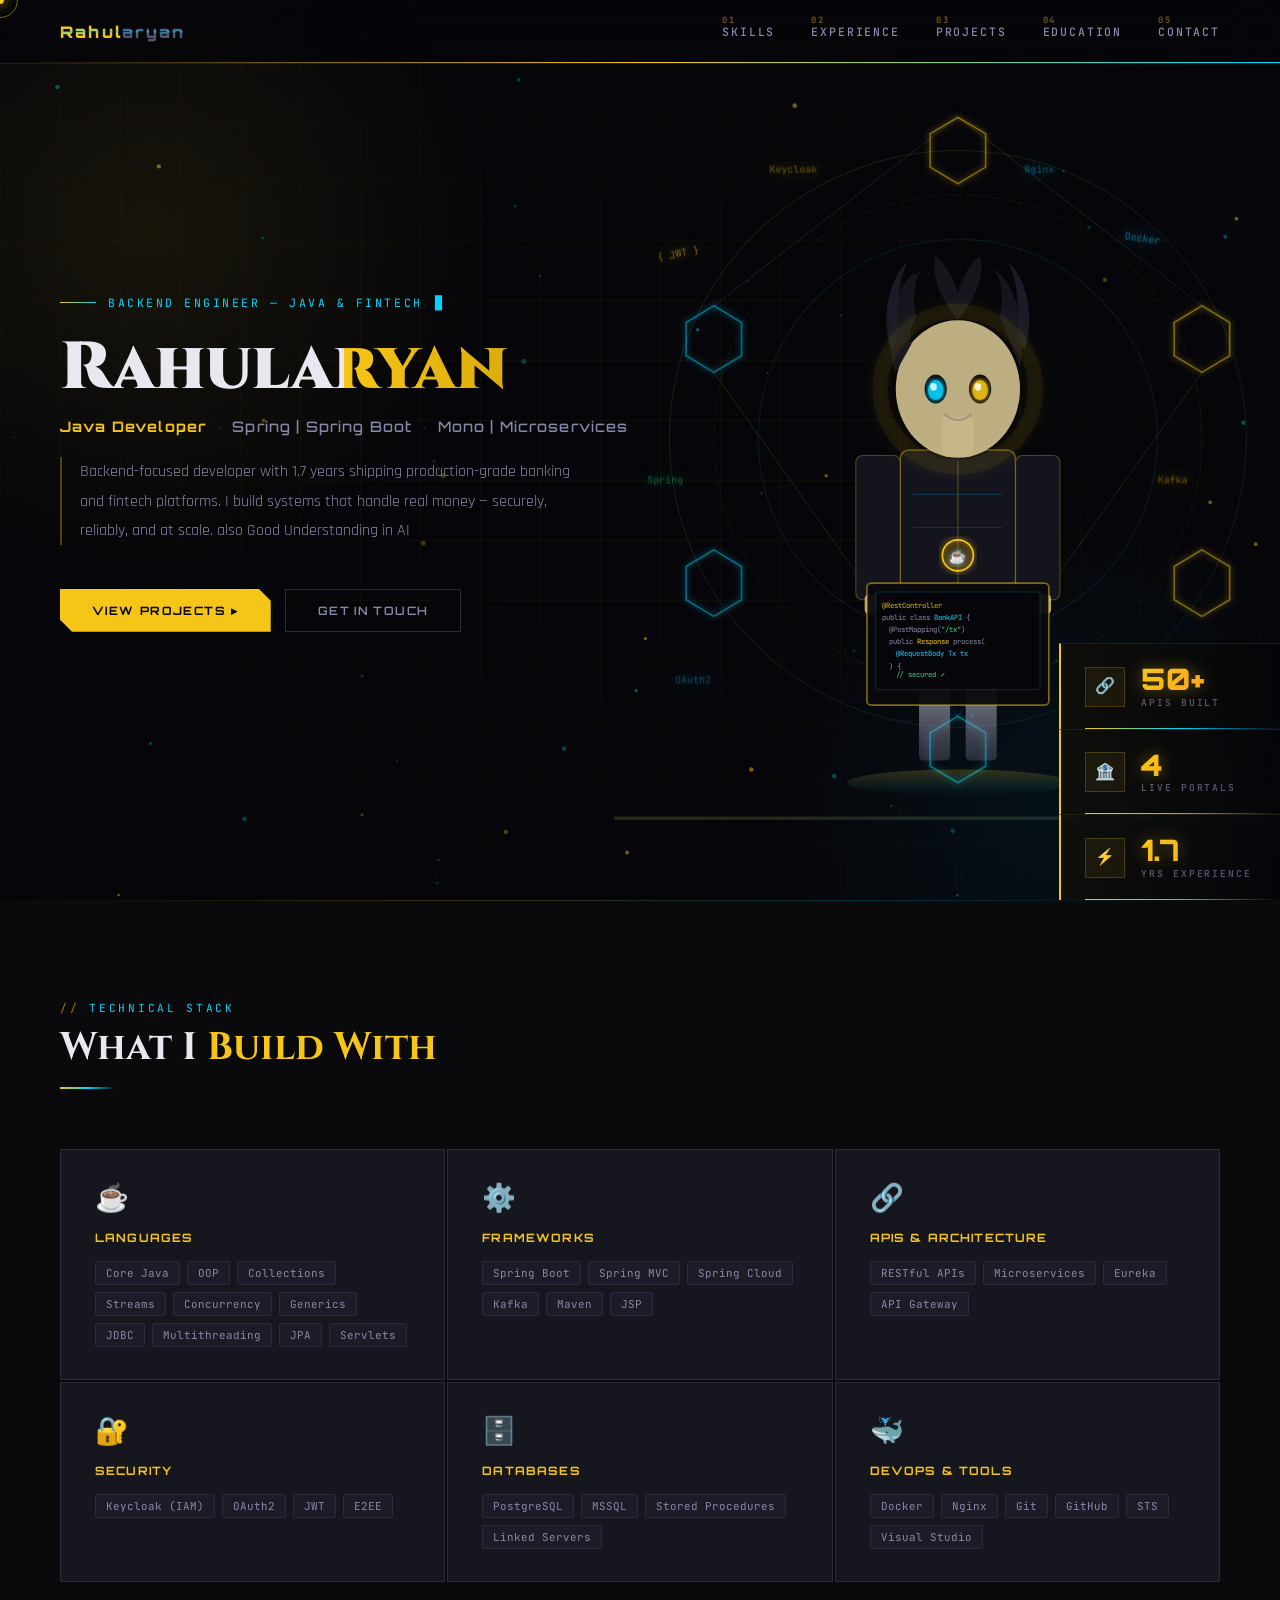
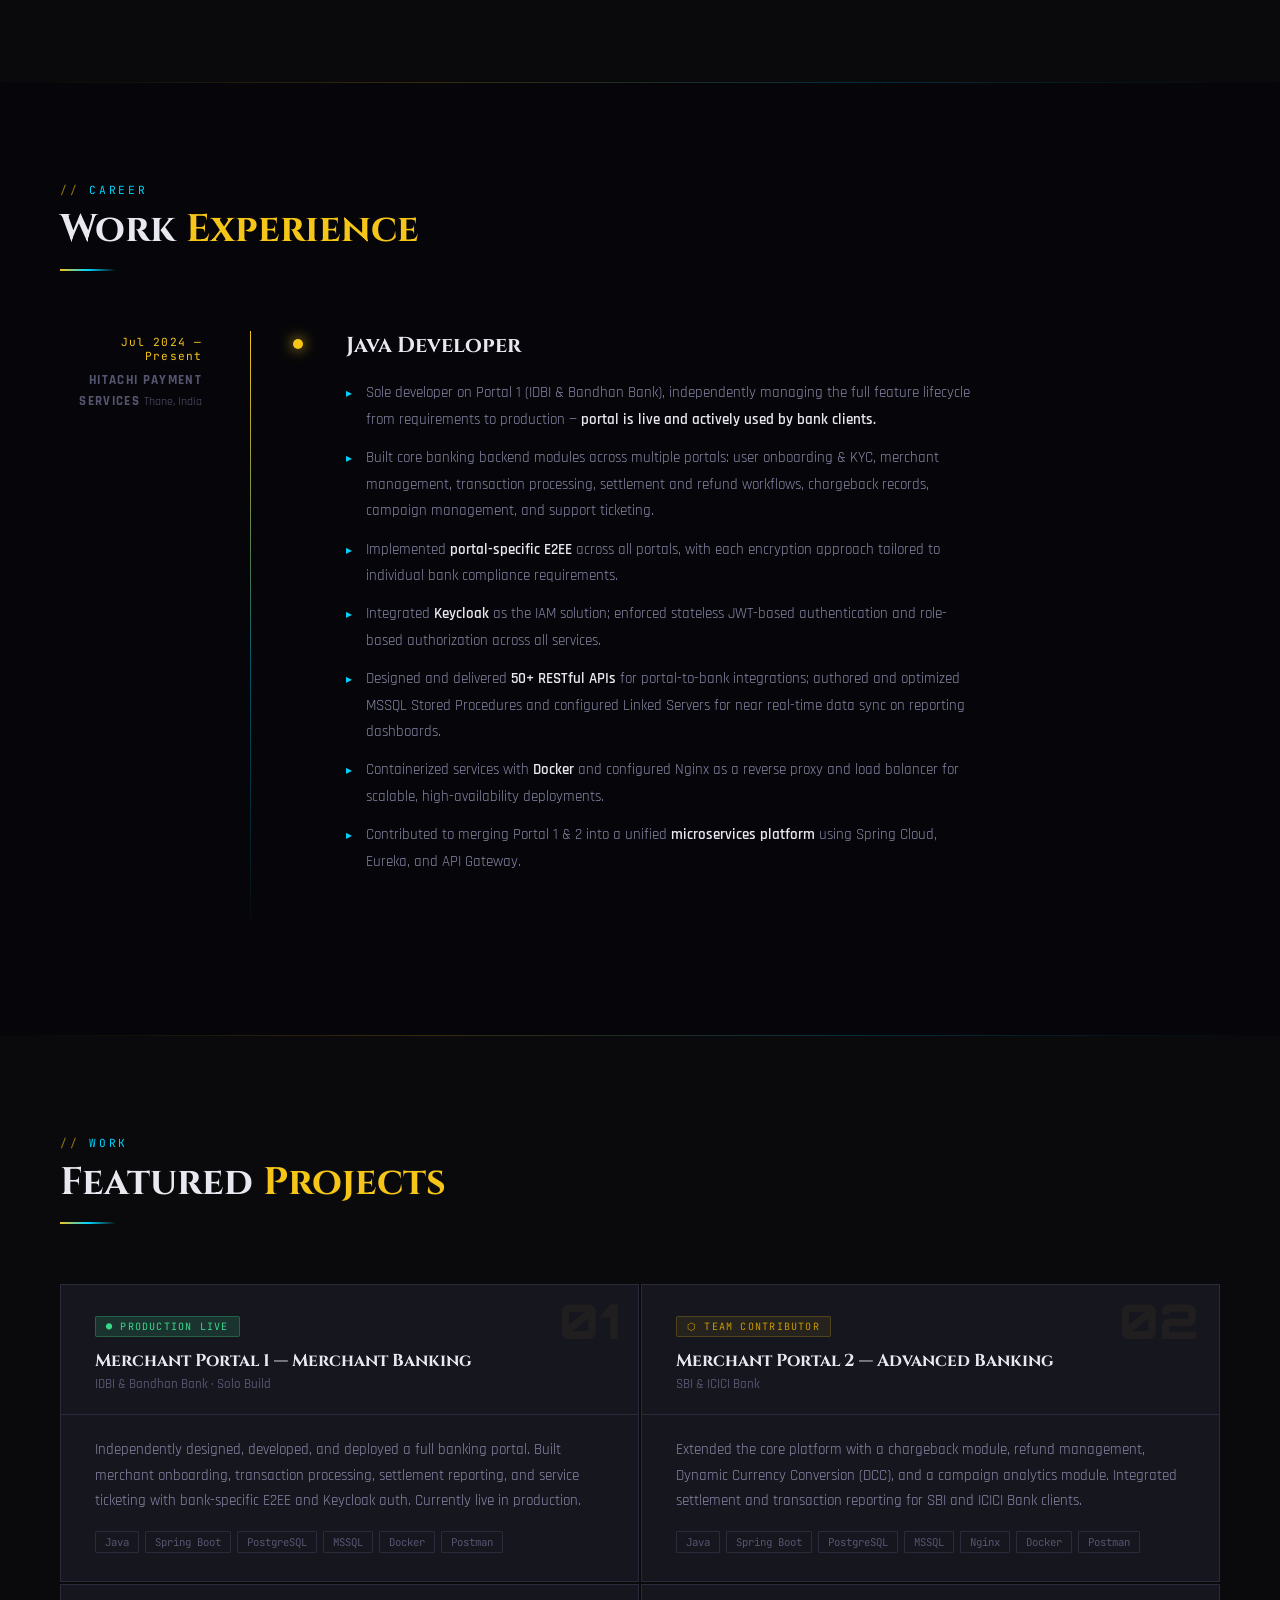
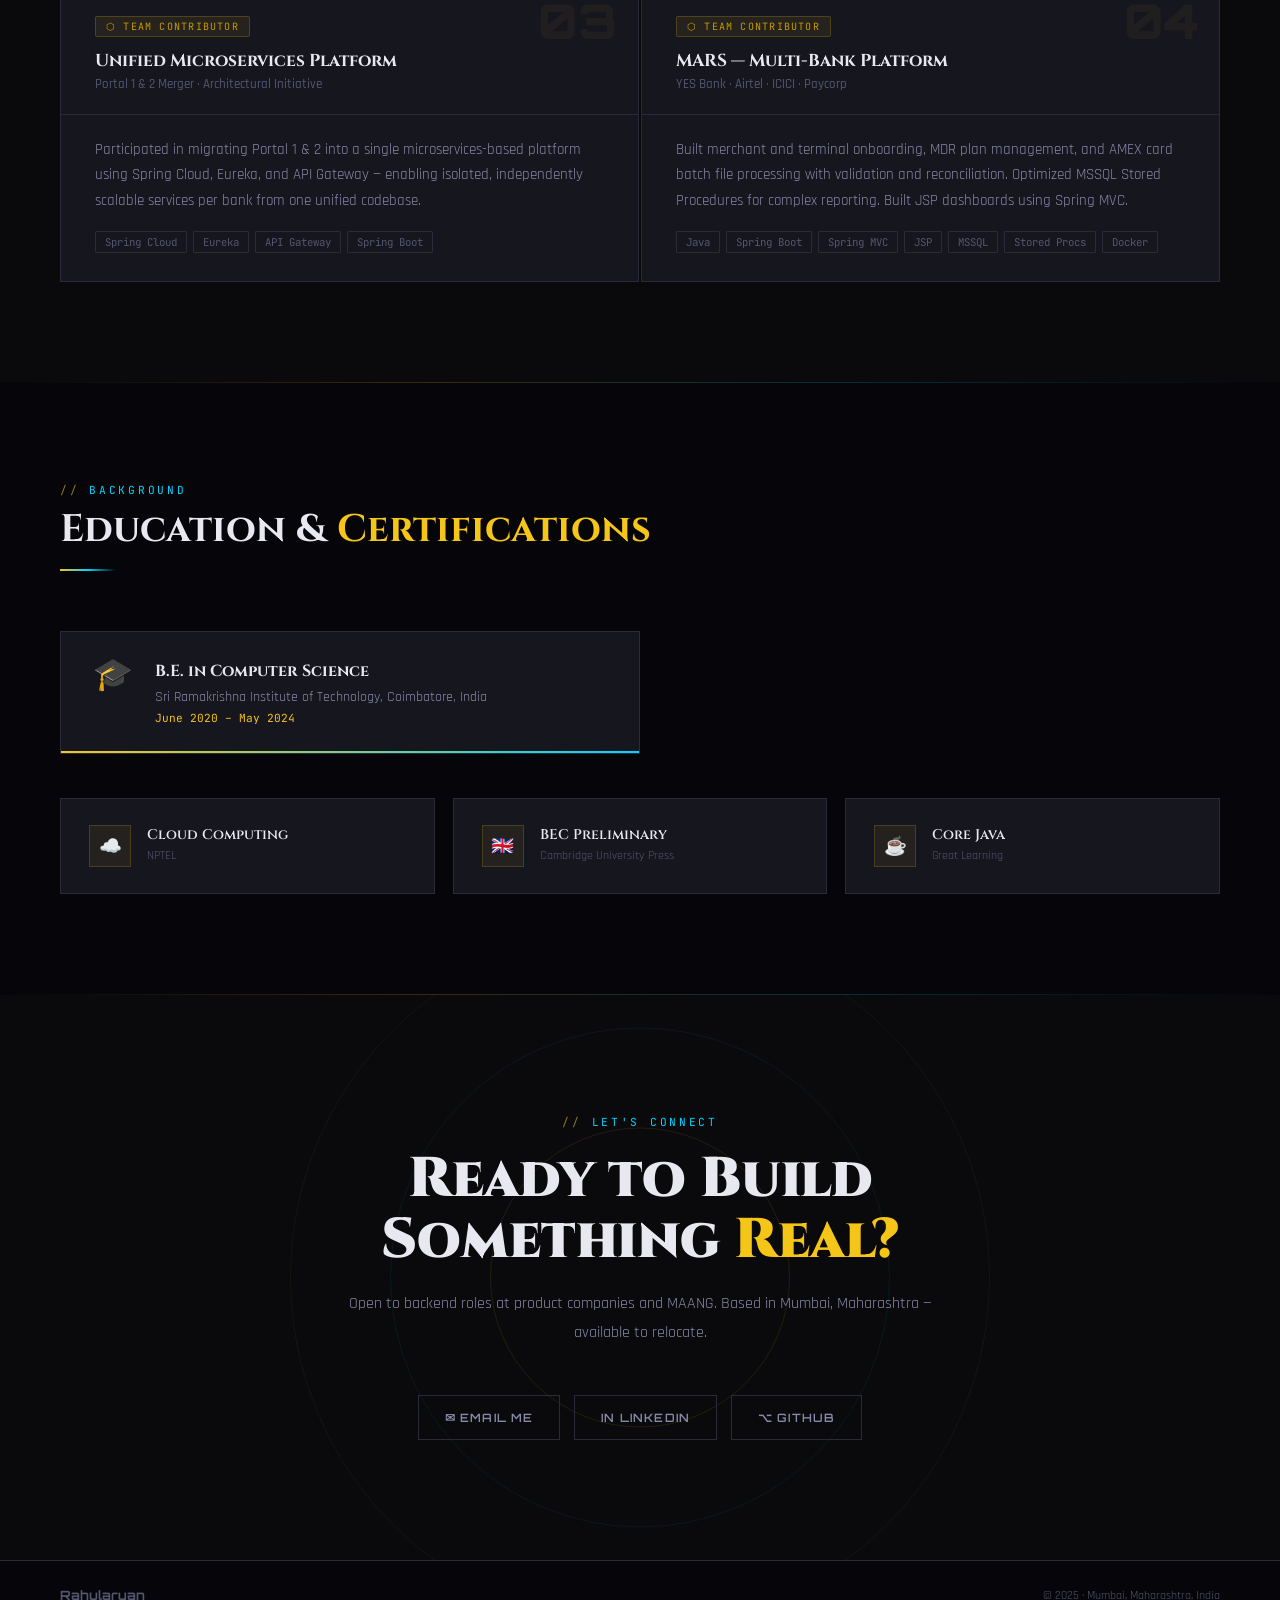
==== commit e68546fc: "Modified Portfolio" ====
--- a/index.html
+++ b/index.html
@@ -3,14 +3,13 @@
 <head>
 <meta charset="UTF-8">
 <meta name="viewport" content="width=device-width, initial-scale=1.0">
-<title>Portfolio — Java Developer</title>
+<title>Portfolio — Java Backend Developer</title>
 <link rel="preconnect" href="https://fonts.googleapis.com">
-<link href="https://fonts.googleapis.com/css2?family=Cinzel:wght@400;600;700;900&family=Rajdhani:wght@300;400;500;600;700&family=JetBrains+Mono:wght@300;400;500;700&display=swap" rel="stylesheet">
+<link href="https://fonts.googleapis.com/css2?family=Cinzel:wght@400;600;700;900&family=Rajdhani:wght@300;400;500;600;700&family=JetBrains+Mono:wght@300;400;500;700&family=Orbitron:wght@400;500;700;900&display=swap" rel="stylesheet">
 <style>
   :root {
     --obsidian:    #0a0a0c;
     --void:        #06060a;
-    --charcoal:    #111118;
     --surface:     #16161f;
     --surface2:    #1c1c28;
     --border:      #2a2a3a;
@@ -25,6 +24,8 @@
     --text-dim:    #555570;
     --green:       #39d98a;
     --green-glow:  rgba(57,217,138,0.15);
+    --cyan:        #00d4ff;
+    --cyan-glow:   rgba(0,212,255,0.12);
   }
 
   *, *::before, *::after { box-sizing: border-box; margin: 0; padding: 0; }
@@ -37,54 +38,110 @@
     cursor: none;
   }
 
+  /* ANIME BG CANVAS */
+  #anime-bg {
+    position: fixed; inset: 0; z-index: 0; pointer-events: none;
+  }
+
+  /* FLOATING PARTICLES */
+  .particle {
+    position: fixed; border-radius: 50%; pointer-events: none; z-index: 0;
+    animation: float-particle linear infinite; opacity: 0;
+  }
+  @keyframes float-particle {
+    0%   { transform: translateY(100vh) scale(0); opacity: 0; }
+    10%  { opacity: 1; }
+    90%  { opacity: 0.6; }
+    100% { transform: translateY(-10vh) scale(1.5); opacity: 0; }
+  }
+
   /* CURSOR */
   #cursor-dot {
     position: fixed; top: 0; left: 0; z-index: 9999;
     width: 8px; height: 8px; border-radius: 50%;
     background: var(--gold); pointer-events: none;
     transform: translate(-50%,-50%);
-    transition: transform .12s, opacity .2s;
-    box-shadow: 0 0 12px var(--gold);
+    transition: transform .12s; box-shadow: 0 0 12px var(--gold);
   }
   #cursor-ring {
     position: fixed; top: 0; left: 0; z-index: 9998;
-    width: 32px; height: 32px; border-radius: 50%;
+    width: 36px; height: 36px; border-radius: 50%;
     border: 1.5px solid rgba(245,197,24,0.5); pointer-events: none;
     transform: translate(-50%,-50%);
-    transition: width .2s, height .2s, border-color .2s;
+    transition: width .25s, height .25s, border-color .2s;
   }
 
   /* SCROLLBAR */
   ::-webkit-scrollbar { width: 4px; }
   ::-webkit-scrollbar-track { background: var(--void); }
-  ::-webkit-scrollbar-thumb { background: var(--gold-dim); border-radius: 2px; }
+  ::-webkit-scrollbar-thumb { background: linear-gradient(180deg, var(--gold), var(--cyan)); border-radius: 2px; }
 
   /* NAV */
   nav {
     position: fixed; top: 0; left: 0; right: 0; z-index: 100;
     display: flex; align-items: center; justify-content: space-between;
     padding: 0 60px; height: 64px;
-    background: rgba(6,6,10,0.88);
-    backdrop-filter: blur(20px);
-    border-bottom: 1px solid rgba(245,197,24,0.1);
-  }
+    background: rgba(6,6,10,0.82);
+    backdrop-filter: blur(24px) saturate(1.4);
+    border-bottom: 1px solid rgba(245,197,24,0.12);
+  }
+  nav::after {
+    content: ''; position: absolute; bottom: 0; left: 0; right: 0; height: 1px;
+    background: linear-gradient(90deg, transparent, var(--gold), var(--cyan), var(--gold), transparent);
+    background-size: 200% 100%; animation: nav-shimmer 4s linear infinite;
+  }
+  @keyframes nav-shimmer { 0% { background-position: -200% 0; } 100% { background-position: 200% 0; } }
   .nav-logo {
-    font-family: 'Cinzel', serif; font-size: 1.05rem; font-weight: 700;
-    color: var(--gold); letter-spacing: 0.14em; text-decoration: none;
+    font-family: 'Orbitron', sans-serif; font-size: 1rem; font-weight: 900;
+    color: var(--gold); letter-spacing: 0.14em; text-decoration: none; position: relative;
+  }
+  .nav-logo::before {
+    content: attr(data-text); position: absolute; inset: 0; color: var(--cyan);
+    clip-path: polygon(0 45%, 100% 45%, 100% 55%, 0 55%);
+    animation: glitch-logo 6s infinite; opacity: 0.7;
+  }
+  @keyframes glitch-logo {
+    0%,94%,100% { transform: none; opacity: 0; }
+    95% { transform: translateX(-2px); opacity: 0.7; }
+    96% { transform: translateX(2px); opacity: 0.7; }
+    97% { transform: none; opacity: 0; }
   }
   .nav-links { display: flex; gap: 36px; list-style: none; }
   .nav-links a {
-    font-size: 0.8rem; font-weight: 600; letter-spacing: 0.16em;
-    text-transform: uppercase; color: var(--text-muted); text-decoration: none;
-    position: relative; transition: color .3s; cursor: none;
+    font-family: 'JetBrains Mono', monospace; font-size: 0.72rem; font-weight: 500;
+    letter-spacing: 0.16em; text-transform: uppercase; color: var(--text-muted);
+    text-decoration: none; position: relative; transition: color .3s; cursor: none;
+  }
+  .nav-links a::before {
+    content: attr(data-num); position: absolute; top: -10px; left: 0;
+    font-size: 0.55rem; color: var(--gold); opacity: 0.5;
   }
   .nav-links a::after {
     content: ''; position: absolute; bottom: -4px; left: 0; right: 0; height: 1px;
-    background: var(--gold); transform: scaleX(0); transform-origin: left;
-    transition: transform .3s ease;
+    background: linear-gradient(90deg, var(--gold), var(--cyan));
+    transform: scaleX(0); transform-origin: left; transition: transform .3s;
   }
   .nav-links a:hover { color: var(--gold); }
   .nav-links a:hover::after { transform: scaleX(1); }
+  .nav-hamburger {
+    display: none; flex-direction: column; gap: 5px;
+    cursor: pointer; padding: 4px; background: none; border: none;
+  }
+  .nav-hamburger span { display: block; width: 24px; height: 2px; background: var(--gold); border-radius: 2px; transition: transform .3s, opacity .3s; }
+  .nav-mobile {
+    display: none; position: fixed; top: 64px; left: 0; right: 0; z-index: 99;
+    background: rgba(6,6,10,0.97); backdrop-filter: blur(24px);
+    border-bottom: 1px solid rgba(245,197,24,0.15);
+    flex-direction: column; padding: 24px; gap: 0;
+  }
+  .nav-mobile.open { display: flex; }
+  .nav-mobile a {
+    font-family: 'JetBrains Mono', monospace; font-size: 0.88rem;
+    color: var(--text-muted); text-decoration: none; letter-spacing: 0.14em;
+    text-transform: uppercase; padding: 14px 0;
+    border-bottom: 1px solid var(--border); transition: color .3s;
+  }
+  .nav-mobile a:hover { color: var(--gold); }
 
   /* HERO */
   #hero {
@@ -92,345 +149,449 @@
     display: flex; align-items: center;
     padding: 80px 60px 60px; overflow: hidden;
   }
+  .hero-anime-layer { position: absolute; inset: 0; z-index: 0; overflow: hidden; }
   .hero-bg-grid {
     position: absolute; inset: 0; z-index: 0;
-    background-image:
-      linear-gradient(rgba(245,197,24,0.045) 1px, transparent 1px),
-      linear-gradient(90deg, rgba(245,197,24,0.045) 1px, transparent 1px);
+    background-image: linear-gradient(rgba(245,197,24,0.04) 1px, transparent 1px), linear-gradient(90deg, rgba(245,197,24,0.04) 1px, transparent 1px);
     background-size: 60px 60px;
     mask-image: radial-gradient(ellipse 80% 80% at 50% 50%, black 20%, transparent 100%);
   }
+  .hero-scanlines {
+    position: absolute; inset: 0; z-index: 1; pointer-events: none;
+    background: repeating-linear-gradient(0deg, transparent, transparent 3px, rgba(0,0,0,0.04) 3px, rgba(0,0,0,0.04) 4px);
+  }
+  .hero-silhouette {
+    position: absolute; right: 0; bottom: 0; z-index: 1; width: 52%; height: 100%; pointer-events: none;
+  }
   .hero-glow-a {
-    position: absolute; top: -120px; left: -200px;
-    width: 640px; height: 640px; border-radius: 50%;
-    background: radial-gradient(circle, rgba(245,197,24,0.09) 0%, transparent 70%);
-    pointer-events: none;
+    position: absolute; top: -120px; left: -200px; width: 700px; height: 700px; border-radius: 50%;
+    background: radial-gradient(circle, rgba(245,197,24,0.08) 0%, transparent 70%);
+    pointer-events: none; animation: pulse-glow 6s ease-in-out infinite;
   }
   .hero-glow-b {
-    position: absolute; bottom: -200px; right: -80px;
-    width: 500px; height: 500px; border-radius: 50%;
-    background: radial-gradient(circle, rgba(255,159,28,0.06) 0%, transparent 70%);
-    pointer-events: none;
-  }
-  .hero-scanlines {
-    position: absolute; inset: 0; z-index: 0; pointer-events: none;
-    background: repeating-linear-gradient(
-      0deg, transparent, transparent 3px,
-      rgba(0,0,0,0.035) 3px, rgba(0,0,0,0.035) 4px
-    );
-  }
-  .hero-content { position: relative; z-index: 1; max-width: 700px; }
+    position: absolute; bottom: -200px; right: -80px; width: 600px; height: 600px; border-radius: 50%;
+    background: radial-gradient(circle, rgba(0,212,255,0.06) 0%, transparent 70%);
+    pointer-events: none; animation: pulse-glow 8s ease-in-out infinite reverse;
+  }
+  @keyframes pulse-glow { 0%,100% { transform: scale(1); opacity:1; } 50% { transform: scale(1.12); opacity:0.7; } }
+  .hero-content { position: relative; z-index: 2; max-width: 660px; }
   .hero-eyebrow {
     display: inline-flex; align-items: center; gap: 12px;
-    font-family: 'JetBrains Mono', monospace; font-size: 0.73rem;
-    color: var(--gold); letter-spacing: 0.22em; text-transform: uppercase; margin-bottom: 28px;
-  }
-  .hero-eyebrow::before { content: ''; display: block; width: 36px; height: 1px; background: var(--gold); }
+    font-family: 'JetBrains Mono', monospace; font-size: 0.72rem;
+    color: var(--cyan); letter-spacing: 0.22em; text-transform: uppercase; margin-bottom: 28px;
+  }
+  .hero-eyebrow::before { content: ''; display: block; width: 36px; height: 1px; background: linear-gradient(90deg, var(--gold), var(--cyan)); }
+  .blink { animation: blink 1.2s step-end infinite; }
+  @keyframes blink { 50% { opacity: 0; } }
   h1.hero-name {
-    font-family: 'Cinzel', serif;
-    font-size: clamp(3rem, 6.5vw, 5.8rem);
-    font-weight: 900; line-height: 0.92;
-    color: var(--text); margin-bottom: 18px;
-  }
-  h1.hero-name span { color: var(--gold); }
+    font-family: 'Cinzel', serif; font-size: clamp(2.6rem, 6.5vw, 5.4rem);
+    font-weight: 900; line-height: 0.92; color: var(--text); margin-bottom: 18px;
+  }
+  h1.hero-name .name-line-2 {
+    display: block;
+    background: linear-gradient(135deg, var(--gold), var(--amber), var(--cyan));
+    -webkit-background-clip: text; background-clip: text; -webkit-text-fill-color: transparent;
+  }
   .hero-title {
-    font-size: 1.45rem; font-weight: 300;
-    color: var(--text-muted); letter-spacing: 0.06em; margin-bottom: 28px;
-  }
-  .hero-title b { color: var(--text); font-weight: 600; }
+    font-family: 'Orbitron', sans-serif; font-size: 0.9rem; font-weight: 500;
+    color: var(--text-muted); letter-spacing: 0.08em; margin-bottom: 22px;
+    display: flex; align-items: center; gap: 10px; flex-wrap: wrap;
+  }
+  .hero-title b { color: var(--gold); font-weight: 700; }
+  .hero-title-sep { color: var(--border); }
   .hero-bio {
-    font-size: 1.02rem; line-height: 1.78; color: var(--text-muted);
-    max-width: 560px; margin-bottom: 48px;
+    font-size: 1rem; line-height: 1.82; color: var(--text-muted); max-width: 520px;
+    margin-bottom: 44px; border-left: 2px solid rgba(245,197,24,0.3); padding-left: 18px;
   }
   .hero-cta { display: flex; gap: 14px; flex-wrap: wrap; }
   .btn-gold {
     display: inline-flex; align-items: center; gap: 8px;
     padding: 14px 32px; background: var(--gold); color: var(--void);
-    font-size: 0.82rem; font-weight: 700; letter-spacing: 0.15em; text-transform: uppercase;
-    text-decoration: none; border: none; cursor: none;
+    font-family: 'Orbitron', sans-serif; font-size: 0.72rem; font-weight: 700;
+    letter-spacing: 0.12em; text-transform: uppercase; text-decoration: none; border: none; cursor: none;
     clip-path: polygon(0 0, calc(100% - 12px) 0, 100% 12px, 100% 100%, 12px 100%, 0 calc(100% - 12px));
-    transition: background .3s, box-shadow .3s, transform .2s;
-  }
-  .btn-gold:hover { background: #ffe680; box-shadow: 0 0 32px rgba(245,197,24,0.5); transform: translateY(-2px); }
+    transition: background .3s, box-shadow .3s, transform .2s; position: relative; overflow: hidden;
+  }
+  .btn-gold:hover { background: #ffe680; box-shadow: 0 0 36px rgba(245,197,24,0.55); transform: translateY(-2px); }
   .btn-ghost {
     display: inline-flex; align-items: center; gap: 8px;
-    padding: 13px 32px; border: 1px solid var(--border);
-    color: var(--text-muted); font-size: 0.82rem; font-weight: 600;
-    letter-spacing: 0.15em; text-transform: uppercase; text-decoration: none; cursor: none;
-    transition: border-color .3s, color .3s;
-  }
-  .btn-ghost:hover { border-color: var(--gold); color: var(--gold); }
-
+    padding: 13px 32px; border: 1px solid var(--border); color: var(--text-muted);
+    font-family: 'Orbitron', sans-serif; font-size: 0.72rem; font-weight: 600;
+    letter-spacing: 0.12em; text-transform: uppercase; text-decoration: none; cursor: none;
+    transition: border-color .3s, color .3s, box-shadow .3s;
+  }
+  .btn-ghost:hover { border-color: var(--cyan); color: var(--cyan); box-shadow: 0 0 20px rgba(0,212,255,0.15); }
+
+  /* ── HERO STATS — DYNAMIC & RESPONSIVE ── */
   .hero-stats {
-    position: absolute; right: 60px; bottom: 60px; z-index: 1;
-    display: flex; gap: 52px;
-  }
-  .stat { text-align: center; }
+    position: absolute; right: 0; bottom: 0; z-index: 3;
+    display: flex; flex-direction: column;
+  }
+  .stat-item {
+    position: relative; padding: 20px 28px 20px 24px;
+    background: rgba(6,6,10,0.78); backdrop-filter: blur(16px);
+    border-left: 2px solid var(--gold); border-top: 1px solid rgba(245,197,24,0.12);
+    display: flex; align-items: center; gap: 16px; min-width: 196px; overflow: hidden;
+    transition: background .3s, border-left-color .3s;
+  }
+  .stat-item:hover { background: rgba(245,197,24,0.04); border-left-color: var(--cyan); }
+  .stat-item::before {
+    content: ''; position: absolute; inset: 0;
+    background: linear-gradient(90deg, rgba(245,197,24,0.04), transparent); pointer-events: none;
+  }
+  .stat-icon-wrap {
+    width: 40px; height: 40px; flex-shrink: 0;
+    background: rgba(245,197,24,0.06); border: 1px solid rgba(245,197,24,0.2);
+    display: flex; align-items: center; justify-content: center; font-size: 1rem;
+  }
+  .stat-data { display: flex; flex-direction: column; gap: 2px; }
   .stat-num {
-    font-family: 'Cinzel', serif; font-size: 2.6rem; font-weight: 900;
-    color: var(--gold); line-height: 1; display: block; margin-bottom: 4px;
-  }
+    font-family: 'Orbitron', sans-serif; font-size: 1.85rem; font-weight: 900; line-height: 1;
+    background: linear-gradient(135deg, var(--gold), var(--amber));
+    -webkit-background-clip: text; background-clip: text; -webkit-text-fill-color: transparent;
+    filter: drop-shadow(0 0 8px rgba(245,197,24,0.4)); transition: filter .3s;
+  }
+  .stat-item:hover .stat-num { filter: drop-shadow(0 0 16px rgba(245,197,24,0.7)); }
   .stat-label {
-    font-size: 0.68rem; letter-spacing: 0.18em; text-transform: uppercase;
-    color: var(--text-dim); font-weight: 600;
-  }
+    font-family: 'JetBrains Mono', monospace; font-size: 0.6rem;
+    letter-spacing: 0.2em; text-transform: uppercase; color: var(--text-dim); font-weight: 600;
+  }
+  .stat-bar {
+    position: absolute; bottom: 0; left: 24px; right: 0; height: 1px;
+    background: linear-gradient(90deg, var(--gold), var(--cyan), transparent);
+    transform: scaleX(0); transform-origin: left; transition: transform .6s ease;
+  }
+  .stat-item.animated .stat-bar { transform: scaleX(1); }
 
   /* SECTION BASE */
   section { padding: 100px 60px; position: relative; z-index: 1; }
   .sec-header { margin-bottom: 60px; }
   .sec-tag {
     font-family: 'JetBrains Mono', monospace; font-size: 0.7rem;
-    color: var(--gold); letter-spacing: 0.24em; text-transform: uppercase;
+    color: var(--cyan); letter-spacing: 0.24em; text-transform: uppercase;
     margin-bottom: 12px; display: flex; align-items: center; gap: 10px;
   }
-  .sec-tag::before { content: '//'; opacity: 0.45; }
-  .sec-title {
-    font-family: 'Cinzel', serif; font-size: clamp(1.8rem, 3vw, 2.6rem);
-    font-weight: 700; color: var(--text); line-height: 1.1;
-  }
+  .sec-tag::before { content: '//'; color: var(--gold); opacity: 0.6; }
+  .sec-title { font-family: 'Cinzel', serif; font-size: clamp(1.8rem, 3vw, 2.6rem); font-weight: 700; color: var(--text); line-height: 1.1; }
   .sec-title span { color: var(--gold); }
-  .sec-line { width: 56px; height: 2px; background: linear-gradient(90deg, var(--gold), transparent); margin-top: 18px; }
-
-  /* DIVIDER */
-  .gold-divider {
-    width: 100%; height: 1px;
-    background: linear-gradient(90deg, transparent, rgba(245,197,24,0.3), transparent);
-  }
+  .sec-line { width: 56px; height: 2px; background: linear-gradient(90deg, var(--gold), var(--cyan), transparent); margin-top: 18px; }
+  .gold-divider { width: 100%; height: 1px; background: linear-gradient(90deg, transparent, rgba(245,197,24,0.2), rgba(0,212,255,0.2), transparent); position: relative; z-index: 1; }
 
   /* SKILLS */
   #skills { background: var(--obsidian); }
-  .skills-grid {
-    display: grid; grid-template-columns: repeat(auto-fit, minmax(290px, 1fr)); gap: 2px;
-  }
+  .skills-grid { display: grid; grid-template-columns: repeat(auto-fit, minmax(290px, 1fr)); gap: 2px; }
   .skill-card {
-    background: var(--surface); padding: 32px 34px;
-    border: 1px solid var(--border); position: relative; overflow: hidden;
-    transition: border-color .3s, transform .3s;
+    background: var(--surface); padding: 32px 34px; border: 1px solid var(--border);
+    position: relative; overflow: hidden; transition: border-color .3s, transform .3s;
   }
   .skill-card::before {
     content: ''; position: absolute; top: 0; left: 0; right: 0; height: 2px;
-    background: linear-gradient(90deg, transparent, var(--gold), transparent);
+    background: linear-gradient(90deg, transparent, var(--gold), var(--cyan), transparent);
     opacity: 0; transition: opacity .3s;
   }
-  .skill-card:hover { border-color: rgba(245,197,24,0.38); transform: translateY(-3px); }
+  .skill-card:hover { border-color: rgba(245,197,24,0.38); transform: translateY(-4px); }
   .skill-card:hover::before { opacity: 1; }
   .skill-icon { font-size: 1.7rem; display: block; margin-bottom: 14px; }
-  .skill-cat {
-    font-family: 'Cinzel', serif; font-size: 0.82rem; font-weight: 700;
-    color: var(--gold); letter-spacing: 0.1em; text-transform: uppercase; margin-bottom: 16px;
-  }
+  .skill-cat { font-family: 'Orbitron', sans-serif; font-size: 0.72rem; font-weight: 700; color: var(--gold); letter-spacing: 0.1em; text-transform: uppercase; margin-bottom: 16px; }
   .skill-tags { display: flex; flex-wrap: wrap; gap: 7px; }
-  .tag {
-    font-family: 'JetBrains Mono', monospace; font-size: 0.7rem;
-    padding: 4px 10px; background: var(--surface2);
-    border: 1px solid var(--border); color: var(--text-muted); border-radius: 2px;
-    transition: border-color .2s, color .2s;
-  }
+  .tag { font-family: 'JetBrains Mono', monospace; font-size: 0.68rem; padding: 4px 10px; background: var(--surface2); border: 1px solid var(--border); color: var(--text-muted); border-radius: 2px; transition: border-color .2s, color .2s; }
   .skill-card:hover .tag { border-color: rgba(245,197,24,0.22); color: var(--text); }
 
   /* EXPERIENCE */
   #experience { background: var(--void); }
   .exp-wrap { max-width: 920px; }
-  .exp-item {
-    display: grid; grid-template-columns: 190px 1fr;
-    gap: 0 48px; margin-bottom: 60px; position: relative;
-  }
+  .exp-item { display: grid; grid-template-columns: 190px 1fr; gap: 0 48px; margin-bottom: 60px; position: relative; }
   .exp-item::after {
-    content: ''; position: absolute;
-    left: 190px; top: 0; bottom: -60px; width: 1px;
-    background: linear-gradient(180deg, var(--gold-dim) 0%, var(--border) 55%, transparent 100%);
+    content: ''; position: absolute; left: 190px; top: 0; bottom: -60px; width: 1px;
+    background: linear-gradient(180deg, var(--gold) 0%, rgba(0,212,255,0.4) 55%, transparent 100%);
   }
   .exp-left { text-align: right; padding-right: 48px; padding-top: 4px; }
-  .exp-date {
-    font-family: 'JetBrains Mono', monospace; font-size: 0.7rem;
-    color: var(--gold); letter-spacing: 0.1em; display: block; margin-bottom: 6px;
-  }
+  .exp-date { font-family: 'JetBrains Mono', monospace; font-size: 0.7rem; color: var(--gold); letter-spacing: 0.1em; display: block; margin-bottom: 6px; }
   .exp-co { font-size: 0.83rem; color: var(--text-dim); font-weight: 700; letter-spacing: 0.1em; text-transform: uppercase; }
   .exp-loc { font-size: 0.75rem; color: var(--text-dim); margin-top: 4px; }
   .exp-right { padding-left: 48px; position: relative; }
   .exp-right::before {
-    content: ''; position: absolute; left: -5px; top: 8px;
-    width: 10px; height: 10px; border-radius: 50%;
-    background: var(--gold); box-shadow: 0 0 14px var(--gold);
-    animation: pulse-dot 2.6s ease-in-out infinite;
-  }
-  @keyframes pulse-dot {
-    0%, 100% { box-shadow: 0 0 6px var(--gold); }
-    50% { box-shadow: 0 0 20px var(--gold), 0 0 40px rgba(245,197,24,0.35); }
-  }
-  .exp-role {
-    font-family: 'Cinzel', serif; font-size: 1.35rem; font-weight: 700;
-    color: var(--text); margin-bottom: 20px;
-  }
+    content: ''; position: absolute; left: -5px; top: 8px; width: 10px; height: 10px; border-radius: 50%;
+    background: var(--gold); box-shadow: 0 0 14px var(--gold); animation: pulse-dot 2.6s ease-in-out infinite;
+  }
+  @keyframes pulse-dot { 0%,100% { box-shadow: 0 0 6px var(--gold); } 50% { box-shadow: 0 0 24px var(--gold), 0 0 48px rgba(245,197,24,0.35); } }
+  .exp-role { font-family: 'Cinzel', serif; font-size: 1.35rem; font-weight: 700; color: var(--text); margin-bottom: 20px; }
   .exp-bullets { list-style: none; display: flex; flex-direction: column; gap: 12px; }
-  .exp-bullets li {
-    font-size: 0.96rem; line-height: 1.72; color: var(--text-muted);
-    padding-left: 20px; position: relative;
-  }
-  .exp-bullets li::before {
-    content: '▸'; position: absolute; left: 0;
-    color: var(--gold); font-size: 0.72rem; top: 4px;
-  }
+  .exp-bullets li { font-size: 0.96rem; line-height: 1.72; color: var(--text-muted); padding-left: 20px; position: relative; }
+  .exp-bullets li::before { content: '▸'; position: absolute; left: 0; color: var(--cyan); font-size: 0.72rem; top: 4px; }
   .exp-bullets li b { color: var(--text); font-weight: 600; }
 
   /* PROJECTS */
   #projects { background: var(--obsidian); }
-  .projects-grid {
-    display: grid; grid-template-columns: repeat(auto-fit, minmax(420px, 1fr)); gap: 2px;
-  }
+  .projects-grid { display: grid; grid-template-columns: repeat(auto-fit, minmax(400px, 1fr)); gap: 2px; }
   .proj-card {
     background: var(--surface); border: 1px solid var(--border);
-    position: relative; overflow: hidden; transition: border-color .3s;
-  }
-  .proj-card:hover { border-color: rgba(245,197,24,0.35); }
-  .proj-card::after {
-    content: ''; position: absolute; inset: 0;
-    background: radial-gradient(circle at 70% 0%, rgba(245,197,24,0.05), transparent 65%);
-    opacity: 0; transition: opacity .4s;
-  }
+    position: relative; overflow: hidden; transition: border-color .3s, transform .3s;
+  }
+  .proj-card:hover { border-color: rgba(245,197,24,0.35); transform: translateY(-4px); }
+  .proj-card::after { content: ''; position: absolute; inset: 0; background: radial-gradient(circle at 70% 0%, rgba(245,197,24,0.05), transparent 65%); opacity: 0; transition: opacity .4s; }
   .proj-card:hover::after { opacity: 1; }
-  .proj-num {
-    position: absolute; top: 16px; right: 24px;
-    font-family: 'Cinzel', serif; font-size: 3.2rem; font-weight: 900;
-    color: rgba(245,197,24,0.05); line-height: 1; letter-spacing: -0.04em;
-    transition: color .3s; pointer-events: none;
-  }
+  .proj-num { position: absolute; top: 12px; right: 20px; font-family: 'Orbitron', sans-serif; font-size: 3rem; font-weight: 900; color: rgba(245,197,24,0.05); line-height: 1; transition: color .3s; pointer-events: none; }
   .proj-card:hover .proj-num { color: rgba(245,197,24,0.1); }
-  .proj-top {
-    padding: 30px 34px 22px;
-    border-bottom: 1px solid var(--border);
-  }
-  .proj-badge {
-    display: inline-block; padding: 3px 10px; border-radius: 2px;
-    font-family: 'JetBrains Mono', monospace; font-size: 0.63rem;
-    letter-spacing: 0.12em; text-transform: uppercase; margin-bottom: 12px;
-  }
+  .proj-top { padding: 30px 34px 22px; border-bottom: 1px solid var(--border); }
+  .proj-badge { display: inline-block; padding: 3px 10px; border-radius: 2px; font-family: 'JetBrains Mono', monospace; font-size: 0.63rem; letter-spacing: 0.12em; text-transform: uppercase; margin-bottom: 12px; }
   .badge-live { background: var(--green-glow); color: var(--green); border: 1px solid rgba(57,217,138,0.28); }
   .badge-team { background: rgba(245,197,24,0.07); color: var(--gold-dim); border: 1px solid rgba(245,197,24,0.2); }
-  .proj-name {
-    font-family: 'Cinzel', serif; font-size: 1.08rem; font-weight: 700;
-    color: var(--text); margin-bottom: 4px;
-  }
+  .proj-name { font-family: 'Cinzel', serif; font-size: 1.08rem; font-weight: 700; color: var(--text); margin-bottom: 4px; }
   .proj-sub { font-size: 0.8rem; color: var(--text-dim); font-weight: 500; }
   .proj-body { padding: 22px 34px 28px; }
   .proj-desc { font-size: 0.92rem; line-height: 1.72; color: var(--text-muted); margin-bottom: 18px; }
   .proj-stack { display: flex; flex-wrap: wrap; gap: 6px; }
-  .stack-pill {
-    font-family: 'JetBrains Mono', monospace; font-size: 0.67rem;
-    padding: 3px 9px; background: transparent;
-    border: 1px solid var(--border); color: var(--text-dim); border-radius: 1px;
-    transition: border-color .2s, color .2s;
-  }
+  .stack-pill { font-family: 'JetBrains Mono', monospace; font-size: 0.67rem; padding: 3px 9px; background: transparent; border: 1px solid var(--border); color: var(--text-dim); border-radius: 1px; transition: border-color .2s, color .2s; }
   .proj-card:hover .stack-pill { border-color: rgba(245,197,24,0.22); color: var(--text-muted); }
 
   /* CERTS */
   #certs { background: var(--void); }
   .certs-row { display: flex; gap: 18px; flex-wrap: wrap; }
   .cert-card {
-    flex: 1; min-width: 220px; padding: 26px 28px;
-    background: var(--surface); border: 1px solid var(--border);
-    display: flex; align-items: flex-start; gap: 16px;
-    transition: border-color .3s, transform .3s;
-  }
-  .cert-card:hover { border-color: rgba(245,197,24,0.38); transform: translateY(-3px); }
-  .cert-icon {
-    width: 42px; height: 42px; flex-shrink: 0;
-    background: var(--gold-trace); border: 1px solid rgba(245,197,24,0.18);
-    display: flex; align-items: center; justify-content: center; font-size: 1.15rem;
-  }
-  .cert-name {
-    font-family: 'Cinzel', serif; font-size: 0.88rem; font-weight: 600;
-    color: var(--text); margin-bottom: 4px;
-  }
+    flex: 1; min-width: 200px; padding: 26px 28px; background: var(--surface);
+    border: 1px solid var(--border); display: flex; align-items: flex-start; gap: 16px;
+    transition: border-color .3s, transform .3s; position: relative; overflow: hidden;
+  }
+  .cert-card::after { content: ''; position: absolute; bottom: 0; left: 0; right: 0; height: 2px; background: linear-gradient(90deg, var(--gold), var(--cyan)); transform: scaleX(0); transform-origin: left; transition: transform .4s; }
+  .cert-card:hover { border-color: rgba(245,197,24,0.38); transform: translateY(-4px); }
+  .cert-card:hover::after { transform: scaleX(1); }
+  .cert-icon { width: 42px; height: 42px; flex-shrink: 0; background: var(--gold-trace); border: 1px solid rgba(245,197,24,0.18); display: flex; align-items: center; justify-content: center; font-size: 1.15rem; }
+  .cert-name { font-family: 'Cinzel', serif; font-size: 0.88rem; font-weight: 600; color: var(--text); margin-bottom: 4px; }
   .cert-issuer { font-size: 0.76rem; color: var(--text-dim); }
 
   /* CONTACT */
-  #contact {
-    background: var(--obsidian); text-align: center;
-    padding-top: 120px; padding-bottom: 120px;
-  }
-  .contact-inner { max-width: 640px; margin: 0 auto; }
-  .contact-title {
-    font-family: 'Cinzel', serif;
-    font-size: clamp(2rem, 4.5vw, 3.5rem); font-weight: 900;
-    color: var(--text); line-height: 1.08; margin-bottom: 20px;
-  }
+  #contact { background: var(--obsidian); text-align: center; padding-top: 120px; padding-bottom: 120px; position: relative; overflow: hidden; }
+  .contact-bg-rings { position: absolute; top: 50%; left: 50%; transform: translate(-50%,-50%); pointer-events: none; z-index: 0; width: 100%; height: 100%; }
+  .c-ring { position: absolute; border-radius: 50%; border: 1px solid; top: 50%; left: 50%; transform: translate(-50%,-50%); animation: ring-pulse 4s ease-in-out infinite; }
+  .c-ring:nth-child(1) { width: 300px; height: 300px; border-color: rgba(245,197,24,0.1); animation-delay: 0s; }
+  .c-ring:nth-child(2) { width: 500px; height: 500px; border-color: rgba(0,212,255,0.07); animation-delay: .8s; }
+  .c-ring:nth-child(3) { width: 700px; height: 700px; border-color: rgba(245,197,24,0.05); animation-delay: 1.6s; }
+  @keyframes ring-pulse { 0%,100% { transform: translate(-50%,-50%) scale(1); opacity:.8; } 50% { transform: translate(-50%,-50%) scale(1.06); opacity:.4; } }
+  .contact-inner { max-width: 640px; margin: 0 auto; position: relative; z-index: 1; }
+  .contact-title { font-family: 'Cinzel', serif; font-size: clamp(2rem, 4.5vw, 3.5rem); font-weight: 900; color: var(--text); line-height: 1.08; margin-bottom: 20px; }
   .contact-title span { color: var(--gold); }
   .contact-sub { font-size: 1.02rem; color: var(--text-muted); line-height: 1.75; margin-bottom: 48px; }
   .contact-links { display: flex; gap: 14px; justify-content: center; flex-wrap: wrap; }
   .contact-link {
-    display: inline-flex; align-items: center; gap: 9px;
-    padding: 14px 26px; border: 1px solid var(--border);
-    color: var(--text-muted); font-size: 0.85rem; font-weight: 600;
-    letter-spacing: 0.1em; text-transform: uppercase; text-decoration: none; cursor: none;
-    transition: border-color .3s, color .3s, background .3s;
-  }
-  .contact-link:hover { border-color: var(--gold); color: var(--gold); background: var(--gold-trace); }
+    display: inline-flex; align-items: center; gap: 9px; padding: 14px 26px;
+    border: 1px solid var(--border); color: var(--text-muted); font-family: 'Orbitron', sans-serif;
+    font-size: 0.72rem; font-weight: 600; letter-spacing: 0.1em; text-transform: uppercase;
+    text-decoration: none; cursor: none; transition: border-color .3s, color .3s, background .3s, box-shadow .3s;
+  }
+  .contact-link:hover { border-color: var(--gold); color: var(--gold); background: var(--gold-trace); box-shadow: 0 0 24px rgba(245,197,24,0.2); }
 
   /* FOOTER */
-  footer {
-    padding: 26px 60px; background: var(--void);
-    border-top: 1px solid var(--border);
-    display: flex; align-items: center; justify-content: space-between;
-  }
-  .footer-logo { font-family: 'Cinzel', serif; font-size: 0.82rem; color: var(--text-dim); }
+  footer { padding: 26px 60px; background: var(--void); border-top: 1px solid var(--border); display: flex; align-items: center; justify-content: space-between; position: relative; z-index: 1; }
+  .footer-logo { font-family: 'Orbitron', sans-serif; font-size: 0.8rem; color: var(--text-dim); font-weight: 700; }
   .footer-copy { font-size: 0.75rem; color: var(--text-dim); }
 
   /* ANIMATIONS */
-  @keyframes fadeUp {
-    from { opacity: 0; transform: translateY(28px); }
-    to   { opacity: 1; transform: translateY(0); }
-  }
   .obs { opacity: 0; transform: translateY(30px); transition: opacity .7s ease, transform .7s ease; }
   .obs.visible { opacity: 1; transform: translateY(0); }
 
   /* RESPONSIVE */
-  @media (max-width: 768px) {
+  @media (max-width: 900px) {
     nav { padding: 0 24px; }
     .nav-links { display: none; }
+    .nav-hamburger { display: flex; }
     section { padding: 80px 24px; }
-    #hero { padding: 100px 24px 80px; }
-    .hero-stats { position: static; margin-top: 48px; justify-content: center; }
+    #hero { padding: 100px 24px 80px; min-height: auto; }
+    .hero-silhouette { opacity: 0.2; width: 100%; }
+
+    /* MOBILE STATS — horizontal grid */
+    .hero-stats {
+      position: static; flex-direction: row; flex-wrap: wrap;
+      margin-top: 40px; gap: 2px; width: 100%;
+    }
+    .stat-item {
+      min-width: 0; flex: 1 1 calc(50% - 1px);
+      border-left: 2px solid var(--gold);
+      border-top: 1px solid rgba(245,197,24,0.12);
+    }
+    .stat-item:nth-child(3) { flex: 1 1 100%; }
+
     .exp-item { grid-template-columns: 1fr; }
     .exp-item::after { display: none; }
     .exp-left { text-align: left; padding: 0 0 14px 0; }
     .exp-right { padding-left: 18px; }
     .projects-grid { grid-template-columns: 1fr; }
-    footer { flex-direction: column; gap: 8px; text-align: center; }
+    footer { flex-direction: column; gap: 8px; text-align: center; padding: 24px; }
+  }
+  @media (max-width: 480px) {
+    .stat-item { flex: 1 1 100%; }
+    .hero-cta { flex-direction: column; }
+    .btn-gold, .btn-ghost { justify-content: center; text-align: center; }
+    .stat-num { font-size: 1.5rem; }
   }
 </style>
 </head>
 <body>
 
+<canvas id="anime-bg"></canvas>
 <div id="cursor-dot"></div>
 <div id="cursor-ring"></div>
 
 <!-- NAV -->
 <nav>
-  <a href="#hero" class="nav-logo">Rahularyan<span style="color:var(--text-dim)"></span></a>
+  <a href="#hero" class="nav-logo" data-text="Rahularyan">Rahul<span style="color:var(--text-dim)">aryan</span></a>
   <ul class="nav-links">
-    <li><a href="#skills">Skills</a></li>
-    <li><a href="#experience">Experience</a></li>
-    <li><a href="#projects">Projects</a></li>
-    <li><a href="#certs">Education</a></li>
-    <li><a href="#contact">Contact</a></li>
+    <li><a href="#skills" data-num="01">Skills</a></li>
+    <li><a href="#experience" data-num="02">Experience</a></li>
+    <li><a href="#projects" data-num="03">Projects</a></li>
+    <li><a href="#certs" data-num="04">Education</a></li>
+    <li><a href="#contact" data-num="05">Contact</a></li>
   </ul>
+  <button class="nav-hamburger" id="hamburger" onclick="toggleMenu()" aria-label="Menu">
+    <span></span><span></span><span></span>
+  </button>
 </nav>
+<div class="nav-mobile" id="nav-mobile">
+  <a href="#skills" onclick="toggleMenu()">01 · Skills</a>
+  <a href="#experience" onclick="toggleMenu()">02 · Experience</a>
+  <a href="#projects" onclick="toggleMenu()">03 · Projects</a>
+  <a href="#certs" onclick="toggleMenu()">04 · Education</a>
+  <a href="#contact" onclick="toggleMenu()">05 · Contact</a>
+</div>
 
 <!-- HERO -->
 <section id="hero">
-  <div class="hero-bg-grid"></div>
-  <div class="hero-glow-a"></div>
-  <div class="hero-glow-b"></div>
-  <div class="hero-scanlines"></div>
+  <div class="hero-anime-layer">
+    <div class="hero-bg-grid"></div>
+    <div class="hero-glow-a"></div>
+    <div class="hero-glow-b"></div>
+    <div class="hero-scanlines"></div>
+    <div class="hero-silhouette">
+      <svg viewBox="0 0 600 700" xmlns="http://www.w3.org/2000/svg" style="width:100%;height:100%;">
+        <defs>
+          <linearGradient id="codeGrad" x1="0%" y1="0%" x2="100%" y2="100%">
+            <stop offset="0%" stop-color="#f5c518" stop-opacity="0.8"/>
+            <stop offset="100%" stop-color="#00d4ff" stop-opacity="0.6"/>
+          </linearGradient>
+          <linearGradient id="bodyGrad" x1="0%" y1="0%" x2="0%" y2="100%">
+            <stop offset="0%" stop-color="#e8e8f0" stop-opacity="0.95"/>
+            <stop offset="100%" stop-color="#8888a8" stop-opacity="0.3"/>
+          </linearGradient>
+          <linearGradient id="glowGrad" x1="0%" y1="0%" x2="0%" y2="100%">
+            <stop offset="0%" stop-color="#f5c518" stop-opacity="0.5"/>
+            <stop offset="100%" stop-color="#00d4ff" stop-opacity="0"/>
+          </linearGradient>
+          <filter id="glow-f"><feGaussianBlur stdDeviation="3" result="cb"/><feMerge><feMergeNode in="cb"/><feMergeNode in="SourceGraphic"/></feMerge></filter>
+          <filter id="soft-glow-f"><feGaussianBlur stdDeviation="6" result="cb"/><feMerge><feMergeNode in="cb"/><feMergeNode in="SourceGraphic"/></feMerge></filter>
+        </defs>
+
+        <!-- Background circles & hex nodes -->
+        <circle cx="310" cy="340" r="260" fill="none" stroke="url(#codeGrad)" stroke-width="0.5" opacity="0.3"/>
+        <circle cx="310" cy="340" r="220" fill="none" stroke="rgba(245,197,24,0.15)" stroke-width="0.5" stroke-dasharray="8 4"/>
+        <circle cx="310" cy="340" r="180" fill="none" stroke="rgba(0,212,255,0.1)" stroke-width="1"/>
+
+        <g filter="url(#glow-f)" opacity="0.5">
+          <polygon points="310,50 335,65 335,95 310,110 285,95 285,65" fill="none" stroke="#f5c518" stroke-width="1.5"/>
+          <polygon points="90,220 115,235 115,265 90,280 65,265 65,235" fill="none" stroke="#00d4ff" stroke-width="1.5"/>
+          <polygon points="530,220 555,235 555,265 530,280 505,265 505,235" fill="none" stroke="#f5c518" stroke-width="1.5"/>
+          <polygon points="90,440 115,455 115,485 90,500 65,485 65,455" fill="none" stroke="#00d4ff" stroke-width="1.5"/>
+          <polygon points="530,440 555,455 555,485 530,500 505,485 505,455" fill="none" stroke="#f5c518" stroke-width="1.5"/>
+          <polygon points="310,590 335,605 335,635 310,650 285,635 285,605" fill="none" stroke="#00d4ff" stroke-width="1.5"/>
+        </g>
+        <g stroke="url(#codeGrad)" stroke-width="0.6" opacity="0.3" fill="none">
+          <line x1="310" y1="110" x2="310" y2="590"/>
+          <line x1="90" y1="280" x2="310" y2="590"/>
+          <line x1="530" y1="280" x2="310" y2="590"/>
+          <line x1="90" y1="220" x2="310" y2="50"/>
+          <line x1="530" y1="220" x2="310" y2="50"/>
+          <line x1="90" y1="280" x2="530" y2="280"/>
+          <line x1="90" y1="440" x2="530" y2="440"/>
+        </g>
+
+        <!-- Shadow -->
+        <ellipse cx="310" cy="650" rx="100" ry="12" fill="url(#glowGrad)" opacity="0.4"/>
+        <!-- Legs -->
+        <rect x="275" y="530" width="28" height="100" rx="4" fill="url(#bodyGrad)" opacity="0.85"/>
+        <rect x="317" y="530" width="28" height="100" rx="4" fill="url(#bodyGrad)" opacity="0.85"/>
+        <!-- Body -->
+        <rect x="258" y="350" width="104" height="190" rx="8" fill="rgba(22,22,31,0.95)" stroke="rgba(245,197,24,0.4)" stroke-width="1.5"/>
+        <line x1="310" y1="360" x2="310" y2="530" stroke="rgba(245,197,24,0.3)" stroke-width="1"/>
+        <line x1="270" y1="390" x2="350" y2="390" stroke="rgba(0,212,255,0.25)" stroke-width="0.8"/>
+        <line x1="270" y1="420" x2="350" y2="420" stroke="rgba(0,212,255,0.2)" stroke-width="0.8"/>
+        <circle cx="310" cy="445" r="14" fill="rgba(245,197,24,0.08)" stroke="#f5c518" stroke-width="1.5" filter="url(#glow-f)"/>
+        <text x="310" y="450" text-anchor="middle" font-size="12" fill="#f5c518" font-family="monospace" filter="url(#glow-f)">☕</text>
+        <!-- Arms -->
+        <rect x="218" y="355" width="40" height="130" rx="6" fill="rgba(22,22,31,0.95)" stroke="rgba(245,197,24,0.3)" stroke-width="1"/>
+        <rect x="362" y="355" width="40" height="130" rx="6" fill="rgba(22,22,31,0.95)" stroke="rgba(245,197,24,0.3)" stroke-width="1"/>
+        <!-- Hands -->
+        <rect x="226" y="480" width="24" height="18" rx="4" fill="#c8b88a" opacity="0.9"/>
+        <rect x="370" y="480" width="24" height="18" rx="4" fill="#c8b88a" opacity="0.9"/>
+        <!-- Laptop -->
+        <rect x="228" y="470" width="164" height="110" rx="4" fill="rgba(10,10,14,0.95)" stroke="rgba(245,197,24,0.5)" stroke-width="1.5"/>
+        <rect x="236" y="478" width="148" height="88" rx="2" fill="rgba(6,6,10,0.9)" stroke="rgba(0,212,255,0.2)" stroke-width="0.8"/>
+        <g font-family="'JetBrains Mono',monospace" font-size="6.5">
+          <text x="242" y="492" fill="#f5c518" opacity="0.9">@RestController</text>
+          <text x="242" y="503" fill="#8888a8">public class <tspan fill="#00d4ff">BankAPI</tspan> {</text>
+          <text x="248" y="514" fill="#8888a8">@PostMapping(<tspan fill="#39d98a">"/tx"</tspan>)</text>
+          <text x="248" y="525" fill="#8888a8">public <tspan fill="#f5c518">Response</tspan> process(</text>
+          <text x="254" y="536" fill="#00d4ff">  @RequestBody Tx tx</text>
+          <text x="248" y="547" fill="#8888a8">  ) {</text>
+          <text x="254" y="555" fill="#39d98a">    // secured ✓</text>
+        </g>
+        <!-- Neck -->
+        <rect x="296" y="320" width="28" height="36" rx="4" fill="#c8b88a" opacity="0.9"/>
+        <!-- Head -->
+        <ellipse cx="310" cy="295" rx="56" ry="62" fill="#c8b88a" opacity="0.95"/>
+        <!-- Anime hair -->
+        <path d="M254,275 C248,240 256,200 280,185 C268,195 270,215 272,230 Z" fill="rgba(22,22,31,0.98)"/>
+        <path d="M366,275 C372,240 364,200 340,185 C352,195 350,215 348,230 Z" fill="rgba(22,22,31,0.98)"/>
+        <path d="M254,280 C244,255 248,210 270,190 C275,200 265,230 268,255 Z" fill="rgba(22,22,31,0.98)"/>
+        <path d="M310,233 C296,215 285,195 290,175 C300,182 308,200 312,215 Z" fill="rgba(22,22,31,0.98)"/>
+        <path d="M310,233 C324,215 335,195 330,175 C320,182 312,200 308,215 Z" fill="rgba(22,22,31,0.98)"/>
+        <path d="M250,260 C240,230 248,195 265,180 C258,193 254,215 256,248 Z" fill="rgba(30,28,42,0.95)"/>
+        <path d="M370,260 C380,230 372,195 355,180 C362,193 366,215 364,248 Z" fill="rgba(30,28,42,0.95)"/>
+        <!-- Eyes -->
+        <ellipse cx="290" cy="295" rx="10" ry="13" fill="rgba(10,10,14,0.95)"/>
+        <ellipse cx="330" cy="295" rx="10" ry="13" fill="rgba(10,10,14,0.95)"/>
+        <ellipse cx="290" cy="296" rx="7" ry="9" fill="#00d4ff" opacity="0.9" filter="url(#glow-f)"/>
+        <ellipse cx="330" cy="296" rx="7" ry="9" fill="#f5c518" opacity="0.9" filter="url(#glow-f)"/>
+        <ellipse cx="288" cy="293" rx="3" ry="3.5" fill="white" opacity="0.8"/>
+        <ellipse cx="328" cy="293" rx="3" ry="3.5" fill="white" opacity="0.8"/>
+        <!-- Mouth -->
+        <path d="M298,318 Q310,328 322,318" fill="none" stroke="#aa9080" stroke-width="1.5" stroke-linecap="round"/>
+        <!-- Tech labels floating -->
+        <g font-family="'JetBrains Mono',monospace" font-size="9" filter="url(#soft-glow-f)">
+          <text x="40" y="180" fill="#f5c518" opacity="0.5" transform="rotate(-12,40,180)">{ JWT }</text>
+          <text x="460" y="160" fill="#00d4ff" opacity="0.5" transform="rotate(8,460,160)">Docker</text>
+          <text x="30" y="380" fill="#39d98a" opacity="0.4">Spring</text>
+          <text x="490" y="380" fill="#f5c518" opacity="0.4">Kafka</text>
+          <text x="55" y="560" fill="#00d4ff" opacity="0.35">OAuth2</text>
+          <text x="460" y="560" fill="#39d98a" opacity="0.35">50+ API</text>
+          <text x="140" y="100" fill="#f5c518" opacity="0.4">Keycloak</text>
+          <text x="370" y="100" fill="#00d4ff" opacity="0.4">Nginx</text>
+        </g>
+        <!-- Scan line animation -->
+        <rect x="0" y="0" width="600" height="3" fill="url(#codeGrad)" opacity="0.25">
+          <animateTransform attributeName="transform" type="translate" from="0,0" to="0,700" dur="3s" repeatCount="indefinite"/>
+        </rect>
+        <!-- Halo glow -->
+        <circle cx="310" cy="295" r="70" fill="none" stroke="rgba(245,197,24,0.06)" stroke-width="14" filter="url(#soft-glow-f)"/>
+      </svg>
+    </div>
+  </div>
 
   <div class="hero-content">
-    <div class="hero-eyebrow">Backend Engineer — Java &amp; Fintech</div>
-    <h1 class="hero-name">Rahularyan<br><span></span></h1>
-    <p class="hero-title"><b>Java Developer</b> · Spring Boot · Microservices</p>
+    <div class="hero-eyebrow">
+      Backend Engineer — Java &amp; Fintech <span class="blink">█</span>
+    </div>
+     <h1 class="hero-name" style="font-size:clamp(2.4rem,5.2vw,4.8rem); background:linear-gradient(90deg,#e8e8f0 0%,#e8e8f0 50%,#f5c518 50%,#c99a00 100%); -webkit-background-clip:text; -webkit-text-fill-color:transparent; background-clip:text;">
+  Rahularyan
+</h1>
+    <p class="hero-title">
+      <b>Java Developer</b>
+      <span class="hero-title-sep">·</span>
+      Spring | Spring Boot
+      <span class="hero-title-sep">·</span>
+      Mono | Microservices
+    </p>
     <p class="hero-bio">
       Backend-focused developer with 1.7 years shipping production-grade banking and fintech platforms.
-      I build systems that handle real money — securely, reliably, and at scale.
+      I build systems that handle real money — securely, reliably, and at scale. also Good Understanding in AI
     </p>
     <div class="hero-cta">
       <a href="#projects" class="btn-gold">View Projects ▸</a>
@@ -438,18 +599,31 @@
     </div>
   </div>
 
-  <div class="hero-stats">
-    <div class="stat">
-      <span class="stat-num" data-target="50" data-suffix="+">50+</span>
-      <span class="stat-label">APIs Built</span>
-    </div>
-    <div class="stat">
-      <span class="stat-num" data-target="4" data-suffix="">4</span>
-      <span class="stat-label">Live Portals</span>
-    </div>
-    <div class="stat">
-      <span class="stat-num" data-target="1.7" data-suffix="" data-decimal="true">1.7</span>
-      <span class="stat-label">Yrs Exp</span>
+  <!-- DYNAMIC STATS PANEL -->
+  <div class="hero-stats" id="hero-stats">
+    <div class="stat-item" data-target="50" data-suffix="+" data-icon="🔗">
+      <div class="stat-icon-wrap">🔗</div>
+      <div class="stat-data">
+        <span class="stat-num">0+</span>
+        <span class="stat-label">APIs Built</span>
+      </div>
+      <div class="stat-bar"></div>
+    </div>
+    <div class="stat-item" data-target="4" data-suffix="" data-icon="🏦">
+      <div class="stat-icon-wrap">🏦</div>
+      <div class="stat-data">
+        <span class="stat-num">0</span>
+        <span class="stat-label">Live Portals</span>
+      </div>
+      <div class="stat-bar"></div>
+    </div>
+    <div class="stat-item" data-target="1.7" data-suffix="" data-decimal="true" data-icon="⚡">
+      <div class="stat-icon-wrap">⚡</div>
+      <div class="stat-data">
+        <span class="stat-num">0</span>
+        <span class="stat-label">Yrs Experience</span>
+      </div>
+      <div class="stat-bar"></div>
     </div>
   </div>
 </section>
@@ -465,57 +639,28 @@
   </div>
   <div class="skills-grid">
     <div class="skill-card obs" style="transition-delay:.04s">
-      <span class="skill-icon">☕</span>
-      <div class="skill-cat">Languages</div>
-      <div class="skill-tags">
-        <span class="tag">Core Java</span><span class="tag">OOP</span>
-        <span class="tag">Collections</span><span class="tag">Streams</span>
-        <span class="tag">Concurrency</span><span class="tag">Generics</span>
-        <span class="tag">JDBC</span><span class="tag">Multithreading</span>
-        <span class="tag">JPA</span><span class="tag">Servlets</span>
-      </div>
+      <span class="skill-icon">☕</span><div class="skill-cat">Languages</div>
+      <div class="skill-tags"><span class="tag">Core Java</span><span class="tag">OOP</span><span class="tag">Collections</span><span class="tag">Streams</span><span class="tag">Concurrency</span><span class="tag">Generics</span><span class="tag">JDBC</span><span class="tag">Multithreading</span><span class="tag">JPA</span><span class="tag">Servlets</span></div>
     </div>
     <div class="skill-card obs" style="transition-delay:.09s">
-      <span class="skill-icon">⚙️</span>
-      <div class="skill-cat">Frameworks</div>
-      <div class="skill-tags">
-        <span class="tag">Spring Boot</span><span class="tag">Spring MVC</span>
-        <span class="tag">Spring Cloud</span><span class="tag">Kafka</span>
-        <span class="tag">Maven</span><span class="tag">JSP</span>
-      </div>
+      <span class="skill-icon">⚙️</span><div class="skill-cat">Frameworks</div>
+      <div class="skill-tags"><span class="tag">Spring Boot</span><span class="tag">Spring MVC</span><span class="tag">Spring Cloud</span><span class="tag">Kafka</span><span class="tag">Maven</span><span class="tag">JSP</span></div>
     </div>
     <div class="skill-card obs" style="transition-delay:.14s">
-      <span class="skill-icon">🔗</span>
-      <div class="skill-cat">APIs &amp; Architecture</div>
-      <div class="skill-tags">
-        <span class="tag">RESTful APIs</span><span class="tag">Microservices</span>
-        <span class="tag">Eureka</span><span class="tag">API Gateway</span>
-      </div>
+      <span class="skill-icon">🔗</span><div class="skill-cat">APIs &amp; Architecture</div>
+      <div class="skill-tags"><span class="tag">RESTful APIs</span><span class="tag">Microservices</span><span class="tag">Eureka</span><span class="tag">API Gateway</span></div>
     </div>
     <div class="skill-card obs" style="transition-delay:.19s">
-      <span class="skill-icon">🔐</span>
-      <div class="skill-cat">Security</div>
-      <div class="skill-tags">
-        <span class="tag">Keycloak (IAM)</span><span class="tag">OAuth2</span>
-        <span class="tag">JWT</span><span class="tag">E2EE</span>
-      </div>
+      <span class="skill-icon">🔐</span><div class="skill-cat">Security</div>
+      <div class="skill-tags"><span class="tag">Keycloak (IAM)</span><span class="tag">OAuth2</span><span class="tag">JWT</span><span class="tag">E2EE</span></div>
     </div>
     <div class="skill-card obs" style="transition-delay:.24s">
-      <span class="skill-icon">🗄️</span>
-      <div class="skill-cat">Databases</div>
-      <div class="skill-tags">
-        <span class="tag">PostgreSQL</span><span class="tag">MSSQL</span>
-        <span class="tag">Stored Procedures</span><span class="tag">Linked Servers</span>
-      </div>
+      <span class="skill-icon">🗄️</span><div class="skill-cat">Databases</div>
+      <div class="skill-tags"><span class="tag">PostgreSQL</span><span class="tag">MSSQL</span><span class="tag">Stored Procedures</span><span class="tag">Linked Servers</span></div>
     </div>
     <div class="skill-card obs" style="transition-delay:.29s">
-      <span class="skill-icon">🐳</span>
-      <div class="skill-cat">DevOps &amp; Tools</div>
-      <div class="skill-tags">
-        <span class="tag">Docker</span><span class="tag">Nginx</span>
-        <span class="tag">Git</span><span class="tag">GitHub</span>
-        <span class="tag">STS</span><span class="tag">Visual Studio</span>
-      </div>
+      <span class="skill-icon">🐳</span><div class="skill-cat">DevOps &amp; Tools</div>
+      <div class="skill-tags"><span class="tag">Docker</span><span class="tag">Nginx</span><span class="tag">Git</span><span class="tag">GitHub</span><span class="tag">STS</span><span class="tag">Visual Studio</span></div>
     </div>
   </div>
 </section>
@@ -562,74 +707,29 @@
     <div class="sec-line"></div>
   </div>
   <div class="projects-grid">
-
     <div class="proj-card obs" style="transition-delay:.04s">
       <div class="proj-num">01</div>
-      <div class="proj-top">
-        <span class="proj-badge badge-live">● Production Live</span>
-        <div class="proj-name">Merchant Portal 1 — Merchant Banking</div>
-        <div class="proj-sub">IDBI &amp; Bandhan Bank · Solo Build</div>
-      </div>
-      <div class="proj-body">
-        <p class="proj-desc">Independently designed, developed, and deployed a full banking portal. Built merchant onboarding, transaction processing, settlement reporting, and service ticketing with bank-specific E2EE and Keycloak auth. Currently live in production.</p>
-        <div class="proj-stack">
-          <span class="stack-pill">Java</span><span class="stack-pill">Spring Boot</span>
-          <span class="stack-pill">PostgreSQL</span><span class="stack-pill">Docker</span><span class="stack-pill">Postman</span>
-        </div>
-      </div>
-    </div>
-
+      <div class="proj-top"><span class="proj-badge badge-live">● Production Live</span><div class="proj-name">Merchant Portal 1 — Merchant Banking</div><div class="proj-sub">IDBI &amp; Bandhan Bank · Solo Build</div></div>
+      <div class="proj-body"><p class="proj-desc">Independently designed, developed, and deployed a full banking portal. Built merchant onboarding, transaction processing, settlement reporting, and service ticketing with bank-specific E2EE and Keycloak auth. Currently live in production.</p><div class="proj-stack"><span class="stack-pill">Java</span><span class="stack-pill">Spring Boot</span><span class="stack-pill">PostgreSQL</span><span class="stack-pill">MSSQL</span><span class="stack-pill">Docker</span><span class="stack-pill">Postman</span></div></div>
+    </div>
     <div class="proj-card obs" style="transition-delay:.09s">
       <div class="proj-num">02</div>
-      <div class="proj-top">
-        <span class="proj-badge badge-team">⬡ Team Contributor</span>
-        <div class="proj-name">Merchant Portal 2 — Advanced Banking</div>
-        <div class="proj-sub">SBI &amp; ICICI Bank</div>
-      </div>
-      <div class="proj-body">
-        <p class="proj-desc">Extended the core platform with a chargeback module, refund management, Dynamic Currency Conversion (DCC), and a campaign analytics module. Integrated settlement and transaction reporting for SBI and ICICI Bank clients.</p>
-        <div class="proj-stack">
-          <span class="stack-pill">Java</span><span class="stack-pill">Spring Boot</span>
-          <span class="stack-pill">PostgreSQL</span><span class="stack-pill">Nginx</span>
-		  <span class="stack-pill">Docker</span><span class="stack-pill">Postman</span>
-        </div>
-      </div>
-    </div>
-
+      <div class="proj-top"><span class="proj-badge badge-team">⬡ Team Contributor</span><div class="proj-name">Merchant Portal 2 — Advanced Banking</div><div class="proj-sub">SBI &amp; ICICI Bank</div></div>
+      <div class="proj-body"><p class="proj-desc">Extended the core platform with a chargeback module, refund management, Dynamic Currency Conversion (DCC), and a campaign analytics module. Integrated settlement and transaction reporting for SBI and ICICI Bank clients.</p><div class="proj-stack"><span class="stack-pill">Java</span><span class="stack-pill">Spring Boot</span><span class="stack-pill">PostgreSQL</span><span class="stack-pill">MSSQL</span><span class="stack-pill">Nginx</span><span class="stack-pill">Docker</span><span class="stack-pill">Postman</span></div></div>
+    </div>
     <div class="proj-card obs" style="transition-delay:.14s">
       <div class="proj-num">03</div>
-      <div class="proj-top">
-        <span class="proj-badge badge-team">⬡ Team Contributor</span>
-        <div class="proj-name">Unified Microservices Platform</div>
-        <div class="proj-sub">Portal 1 &amp; 2 Merger · Architectural Initiative</div>
-      </div>
-      <div class="proj-body">
-        <p class="proj-desc">Participated in migrating Portal 1 &amp; 2 into a single microservices-based platform using Spring Cloud, Eureka, and API Gateway — enabling isolated, independently scalable services per bank from one unified codebase.</p>
-        <div class="proj-stack">
-          <span class="stack-pill">Spring Cloud</span><span class="stack-pill">Eureka</span>
-          <span class="stack-pill">API Gateway</span><span class="stack-pill">Spring Boot</span>
-        </div>
-      </div>
-    </div>
-
+      <div class="proj-top"><span class="proj-badge badge-team">⬡ Team Contributor</span><div class="proj-name">Unified Microservices Platform</div><div class="proj-sub">Portal 1 &amp; 2 Merger · Architectural Initiative</div></div>
+      <div class="proj-body"><p class="proj-desc">Participated in migrating Portal 1 &amp; 2 into a single microservices-based platform using Spring Cloud, Eureka, and API Gateway — enabling isolated, independently scalable services per bank from one unified codebase.</p><div class="proj-stack"><span class="stack-pill">Spring Cloud</span><span class="stack-pill">Eureka</span><span class="stack-pill">API Gateway</span><span class="stack-pill">Spring Boot</span></div></div>
+    </div>
     <div class="proj-card obs" style="transition-delay:.19s">
       <div class="proj-num">04</div>
-      <div class="proj-top">
-        <span class="proj-badge badge-team">⬡ Team Contributor</span>
-        <div class="proj-name">MARS — Multi-Bank Platform</div>
-        <div class="proj-sub">YES Bank · Airtel · ICICI · Paycorp</div>
-      </div>
-      <div class="proj-body">
-        <p class="proj-desc">Built merchant and terminal onboarding, MDR plan management, and AMEX card batch file processing with validation and reconciliation. Optimized MSSQL Stored Procedures for complex reporting. Built JSP dashboards using Spring MVC.</p>
-        <div class="proj-stack">
-		  <span class="stack-pill">Java</span><span class="stack-pill">Spring Boot</span>
-          <span class="stack-pill">Spring MVC</span><span class="stack-pill">JSP</span>
-          <span class="stack-pill">MSSQL</span><span class="stack-pill">Stored Procs</span>
-          <span class="stack-pill">Keycloak</span>
-        </div>
-      </div>
-    </div>
-
+      <div class="proj-top"><span class="proj-badge badge-team">⬡ Team Contributor</span><div class="proj-name">MARS — Multi-Bank Platform</div><div class="proj-sub">YES Bank · Airtel · ICICI · Paycorp</div></div>
+      <div class="proj-body"><p class="proj-desc">Built merchant and terminal onboarding, MDR plan management, and AMEX card batch file processing with validation and reconciliation. Optimized MSSQL Stored Procedures for complex reporting. Built JSP dashboards using Spring MVC.</p>
+	  <div class="proj-stack">
+	  <span class="stack-pill">Java</span><span class="stack-pill">Spring Boot</span>
+	  <span class="stack-pill">Spring MVC</span><span class="stack-pill">JSP</span><span class="stack-pill">MSSQL</span><span class="stack-pill">Stored Procs</span><span class="stack-pill">Docker</span></div></div>
+    </div>
   </div>
 </section>
 
@@ -642,9 +742,9 @@
     <h2 class="sec-title">Education &amp; <span>Certifications</span></h2>
     <div class="sec-line"></div>
   </div>
-
   <div style="margin-bottom:44px;" class="obs">
-    <div style="display:flex;align-items:flex-start;gap:22px;padding:28px 32px;background:var(--surface);border:1px solid var(--border);max-width:580px;">
+    <div style="display:flex;align-items:flex-start;gap:22px;padding:28px 32px;background:var(--surface);border:1px solid var(--border);max-width:580px;position:relative;overflow:hidden;">
+      <div style="position:absolute;bottom:0;left:0;right:0;height:2px;background:linear-gradient(90deg,var(--gold),var(--cyan));"></div>
       <div style="font-size:2rem;line-height:1;">🎓</div>
       <div>
         <div style="font-family:'Cinzel',serif;font-size:1rem;font-weight:700;color:var(--text);margin-bottom:6px;">B.E. in Computer Science</div>
@@ -653,29 +753,10 @@
       </div>
     </div>
   </div>
-
   <div class="certs-row">
-    <div class="cert-card obs" style="transition-delay:.04s">
-      <div class="cert-icon">☁️</div>
-      <div>
-        <div class="cert-name">Cloud Computing</div>
-        <div class="cert-issuer">NPTEL</div>
-      </div>
-    </div>
-    <div class="cert-card obs" style="transition-delay:.09s">
-      <div class="cert-icon">🇬🇧</div>
-      <div>
-        <div class="cert-name">BEC Preliminary</div>
-        <div class="cert-issuer">Cambridge University Press</div>
-      </div>
-    </div>
-    <div class="cert-card obs" style="transition-delay:.14s">
-      <div class="cert-icon">☕</div>
-      <div>
-        <div class="cert-name">Core Java</div>
-        <div class="cert-issuer">Great Learning</div>
-      </div>
-    </div>
+    <div class="cert-card obs" style="transition-delay:.04s"><div class="cert-icon">☁️</div><div><div class="cert-name">Cloud Computing</div><div class="cert-issuer">NPTEL</div></div></div>
+    <div class="cert-card obs" style="transition-delay:.09s"><div class="cert-icon">🇬🇧</div><div><div class="cert-name">BEC Preliminary</div><div class="cert-issuer">Cambridge University Press</div></div></div>
+    <div class="cert-card obs" style="transition-delay:.14s"><div class="cert-icon">☕</div><div><div class="cert-name">Core Java</div><div class="cert-issuer">Great Learning</div></div></div>
   </div>
 </section>
 
@@ -683,12 +764,13 @@
 
 <!-- CONTACT -->
 <section id="contact">
+  <div class="contact-bg-rings"><div class="c-ring"></div><div class="c-ring"></div><div class="c-ring"></div></div>
   <div class="contact-inner obs">
     <div class="sec-tag" style="justify-content:center;margin-bottom:20px;">Let's Connect</div>
     <h2 class="contact-title">Ready to Build<br>Something <span>Real?</span></h2>
     <p class="contact-sub">Open to backend roles at product companies and MAANG. Based in Mumbai, Maharashtra — available to relocate.</p>
     <div class="contact-links">
-      <a href="mailto:d.rahularyan788@gmail.com" class="contact-link">✉ Email Me</a>
+      <a href="mailto:rahularyan788@gmail.com" class="contact-link">✉ Email Me</a>
       <a href="https://linkedin.com/in/rahularyan-007632220" class="contact-link" target="_blank">in LinkedIn</a>
       <a href="https://github.com/yourusername" class="contact-link" target="_blank">⌥ GitHub</a>
     </div>
@@ -701,64 +783,108 @@
 </footer>
 
 <script>
-  // CURSOR
-  const dot = document.getElementById('cursor-dot');
-  const ring = document.getElementById('cursor-ring');
-  let mx = 0, my = 0, rx = 0, ry = 0;
-  document.addEventListener('mousemove', e => { mx = e.clientX; my = e.clientY; });
-  (function animCursor() {
-    dot.style.left = mx + 'px'; dot.style.top = my + 'px';
-    rx += (mx - rx) * 0.13; ry += (my - ry) * 0.13;
-    ring.style.left = rx + 'px'; ring.style.top = ry + 'px';
-    requestAnimationFrame(animCursor);
-  })();
-  document.querySelectorAll('a, button').forEach(el => {
-    el.addEventListener('mouseenter', () => {
-      ring.style.width = '46px'; ring.style.height = '46px';
-      ring.style.borderColor = 'rgba(245,197,24,0.9)';
-      dot.style.transform = 'translate(-50%,-50%) scale(1.8)';
+// ── ANIME BG CANVAS (particle network) ──
+(function() {
+  const canvas = document.getElementById('anime-bg');
+  const ctx = canvas.getContext('2d');
+  let W, H, nodes = [];
+  function resize() { W = canvas.width = window.innerWidth; H = canvas.height = window.innerHeight; }
+  resize();
+  window.addEventListener('resize', () => { resize(); initNodes(); });
+  function initNodes() {
+    nodes = [];
+    const count = Math.max(30, Math.floor(W * H / 18000));
+    for (let i = 0; i < count; i++) {
+      nodes.push({ x: Math.random()*W, y: Math.random()*H, vx: (Math.random()-.5)*.28, vy: (Math.random()-.5)*.28, r: Math.random()*2+.5, isGold: Math.random()>.5 });
+    }
+  }
+  initNodes();
+  let frame = 0;
+  function draw() {
+    ctx.clearRect(0,0,W,H); frame++;
+    for (let i=0;i<nodes.length;i++) {
+      for (let j=i+1;j<nodes.length;j++) {
+        const dx=nodes[i].x-nodes[j].x, dy=nodes[i].y-nodes[j].y;
+        const dist=Math.sqrt(dx*dx+dy*dy);
+        if (dist<120) { ctx.beginPath(); ctx.moveTo(nodes[i].x,nodes[i].y); ctx.lineTo(nodes[j].x,nodes[j].y); ctx.strokeStyle=`rgba(245,197,24,${(1-dist/120)*.12})`; ctx.lineWidth=.5; ctx.stroke(); }
+      }
+    }
+    nodes.forEach(n => {
+      const pulse=.5+.5*Math.sin(frame*.02+n.x*.01);
+      ctx.beginPath(); ctx.arc(n.x,n.y,n.r,0,Math.PI*2);
+      ctx.fillStyle=n.isGold?`rgba(245,197,24,${.25+.25*pulse})`:`rgba(0,212,255,${.2+.2*pulse})`;
+      ctx.fill();
+      n.x+=n.vx; n.y+=n.vy;
+      if(n.x<0||n.x>W) n.vx*=-1;
+      if(n.y<0||n.y>H) n.vy*=-1;
     });
-    el.addEventListener('mouseleave', () => {
-      ring.style.width = '32px'; ring.style.height = '32px';
-      ring.style.borderColor = 'rgba(245,197,24,0.5)';
-      dot.style.transform = 'translate(-50%,-50%) scale(1)';
-    });
+    requestAnimationFrame(draw);
+  }
+  draw();
+})();
+
+// ── CURSOR ──
+const dot=document.getElementById('cursor-dot'), ring=document.getElementById('cursor-ring');
+let mx=0,my=0,rx=0,ry=0;
+document.addEventListener('mousemove',e=>{mx=e.clientX;my=e.clientY;});
+(function animCursor(){
+  dot.style.left=mx+'px';dot.style.top=my+'px';
+  rx+=(mx-rx)*.13;ry+=(my-ry)*.13;
+  ring.style.left=rx+'px';ring.style.top=ry+'px';
+  requestAnimationFrame(animCursor);
+})();
+document.querySelectorAll('a,button,.skill-card,.proj-card,.cert-card').forEach(el=>{
+  el.addEventListener('mouseenter',()=>{ring.style.width='52px';ring.style.height='52px';ring.style.borderColor='rgba(0,212,255,0.9)';dot.style.transform='translate(-50%,-50%) scale(1.8)';});
+  el.addEventListener('mouseleave',()=>{ring.style.width='36px';ring.style.height='36px';ring.style.borderColor='rgba(245,197,24,0.5)';dot.style.transform='translate(-50%,-50%) scale(1)';});
+});
+
+// ── DYNAMIC STATS COUNTER ──
+let statsAnimated = false;
+function animateStats() {
+  if (statsAnimated) return; statsAnimated = true;
+  document.querySelectorAll('.stat-item[data-target]').forEach((item, idx) => {
+    const target = parseFloat(item.dataset.target);
+    const suffix = item.dataset.suffix || '';
+    const isDecimal = item.dataset.decimal === 'true';
+    const numEl = item.querySelector('.stat-num');
+    setTimeout(() => {
+      item.classList.add('animated');
+      let cur = 0; const steps = 60; const stepVal = target/steps; let count = 0;
+      const t = setInterval(() => {
+        count++; cur += stepVal;
+        if (cur >= target) { cur = target; clearInterval(t); }
+        numEl.textContent = isDecimal ? cur.toFixed(1)+suffix : Math.floor(cur)+suffix;
+      }, 1600/steps);
+    }, idx * 150);
   });
-
-  // SCROLL REVEAL
-  const observer = new IntersectionObserver(entries => {
-    entries.forEach(e => { if (e.isIntersecting) { e.target.classList.add('visible'); observer.unobserve(e.target); }});
-  }, { threshold: 0.1 });
-  document.querySelectorAll('.obs').forEach(el => observer.observe(el));
-
-  // COUNTER ANIMATION
-  const counters = document.querySelectorAll('.stat-num[data-target]');
-  const countObs = new IntersectionObserver(entries => {
-    entries.forEach(e => {
-      if (!e.isIntersecting) return;
-      const el = e.target;
-      const target = parseFloat(el.dataset.target);
-      const suffix = el.dataset.suffix || '';
-      const isDecimal = el.dataset.decimal === 'true';
-      let cur = 0; const step = target / 45;
-      const t = setInterval(() => {
-        cur += step;
-        if (cur >= target) { cur = target; clearInterval(t); }
-        el.textContent = isDecimal ? cur.toFixed(1) + suffix : Math.floor(cur) + suffix;
-      }, 32);
-      countObs.unobserve(el);
-    });
-  }, { threshold: 0.8 });
-  counters.forEach(c => countObs.observe(c));
-
-  // ACTIVE NAV
-  const secs = document.querySelectorAll('section[id]');
-  const navAs = document.querySelectorAll('.nav-links a');
-  window.addEventListener('scroll', () => {
-    let cur = '';
-    secs.forEach(s => { if (window.scrollY >= s.offsetTop - 80) cur = s.id; });
-    navAs.forEach(a => { a.style.color = a.getAttribute('href') === '#' + cur ? 'var(--gold)' : ''; });
-  });
+}
+const statsObs = new IntersectionObserver(entries => { entries.forEach(e => { if (e.isIntersecting) animateStats(); }); }, { threshold: 0.3 });
+statsObs.observe(document.getElementById('hero-stats'));
+
+// ── SCROLL REVEAL ──
+const revObs = new IntersectionObserver(entries => { entries.forEach(e => { if (e.isIntersecting) { e.target.classList.add('visible'); revObs.unobserve(e.target); } }); }, { threshold: 0.1 });
+document.querySelectorAll('.obs').forEach(el => revObs.observe(el));
+
+// ── ACTIVE NAV ──
+const secs=document.querySelectorAll('section[id]'), navAs=document.querySelectorAll('.nav-links a');
+window.addEventListener('scroll',()=>{
+  let cur=''; secs.forEach(s=>{if(window.scrollY>=s.offsetTop-80)cur=s.id;});
+  navAs.forEach(a=>{a.style.color=a.getAttribute('href')==='#'+cur?'var(--gold)':'';});
+});
+
+// ── MOBILE MENU ──
+function toggleMenu(){ document.getElementById('nav-mobile').classList.toggle('open'); }
+
+// ── FLOATING PARTICLES ──
+function spawnParticle(){
+  const p=document.createElement('div');p.className='particle';
+  const size=Math.random()*3+1,x=Math.random()*window.innerWidth,isGold=Math.random()>.5,dur=Math.random()*8+6;
+  p.style.cssText=`width:${size}px;height:${size}px;left:${x}px;background:${isGold?'rgba(245,197,24,0.7)':'rgba(0,212,255,0.7)'};animation-duration:${dur}s;animation-delay:${Math.random()*3}s;box-shadow:0 0 ${size*3}px ${isGold?'rgba(245,197,24,0.5)':'rgba(0,212,255,0.5)'};`;
+  document.body.appendChild(p);
+  setTimeout(()=>p.remove(),(dur+3)*1000);
+}
+setInterval(spawnParticle,900);
+for(let i=0;i<8;i++)setTimeout(spawnParticle,i*250);
 </script>
 </body>
 </html>
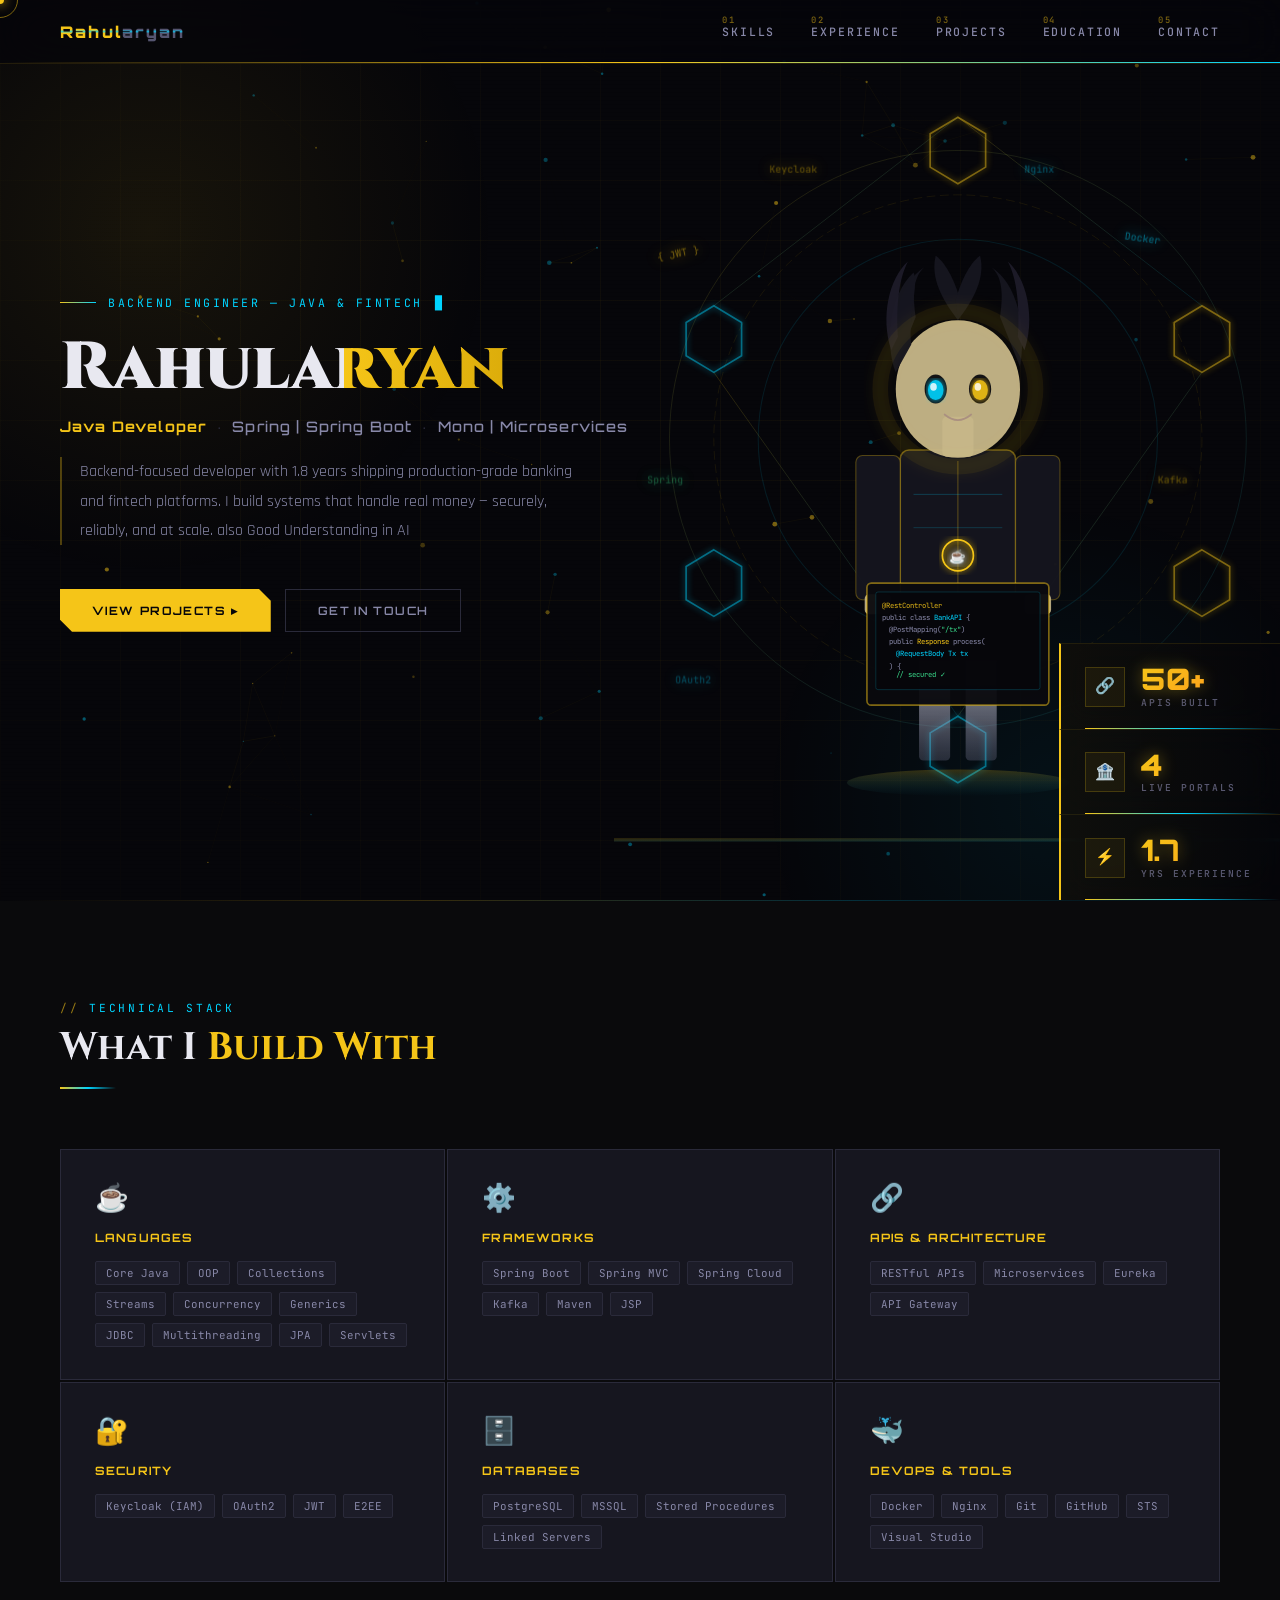
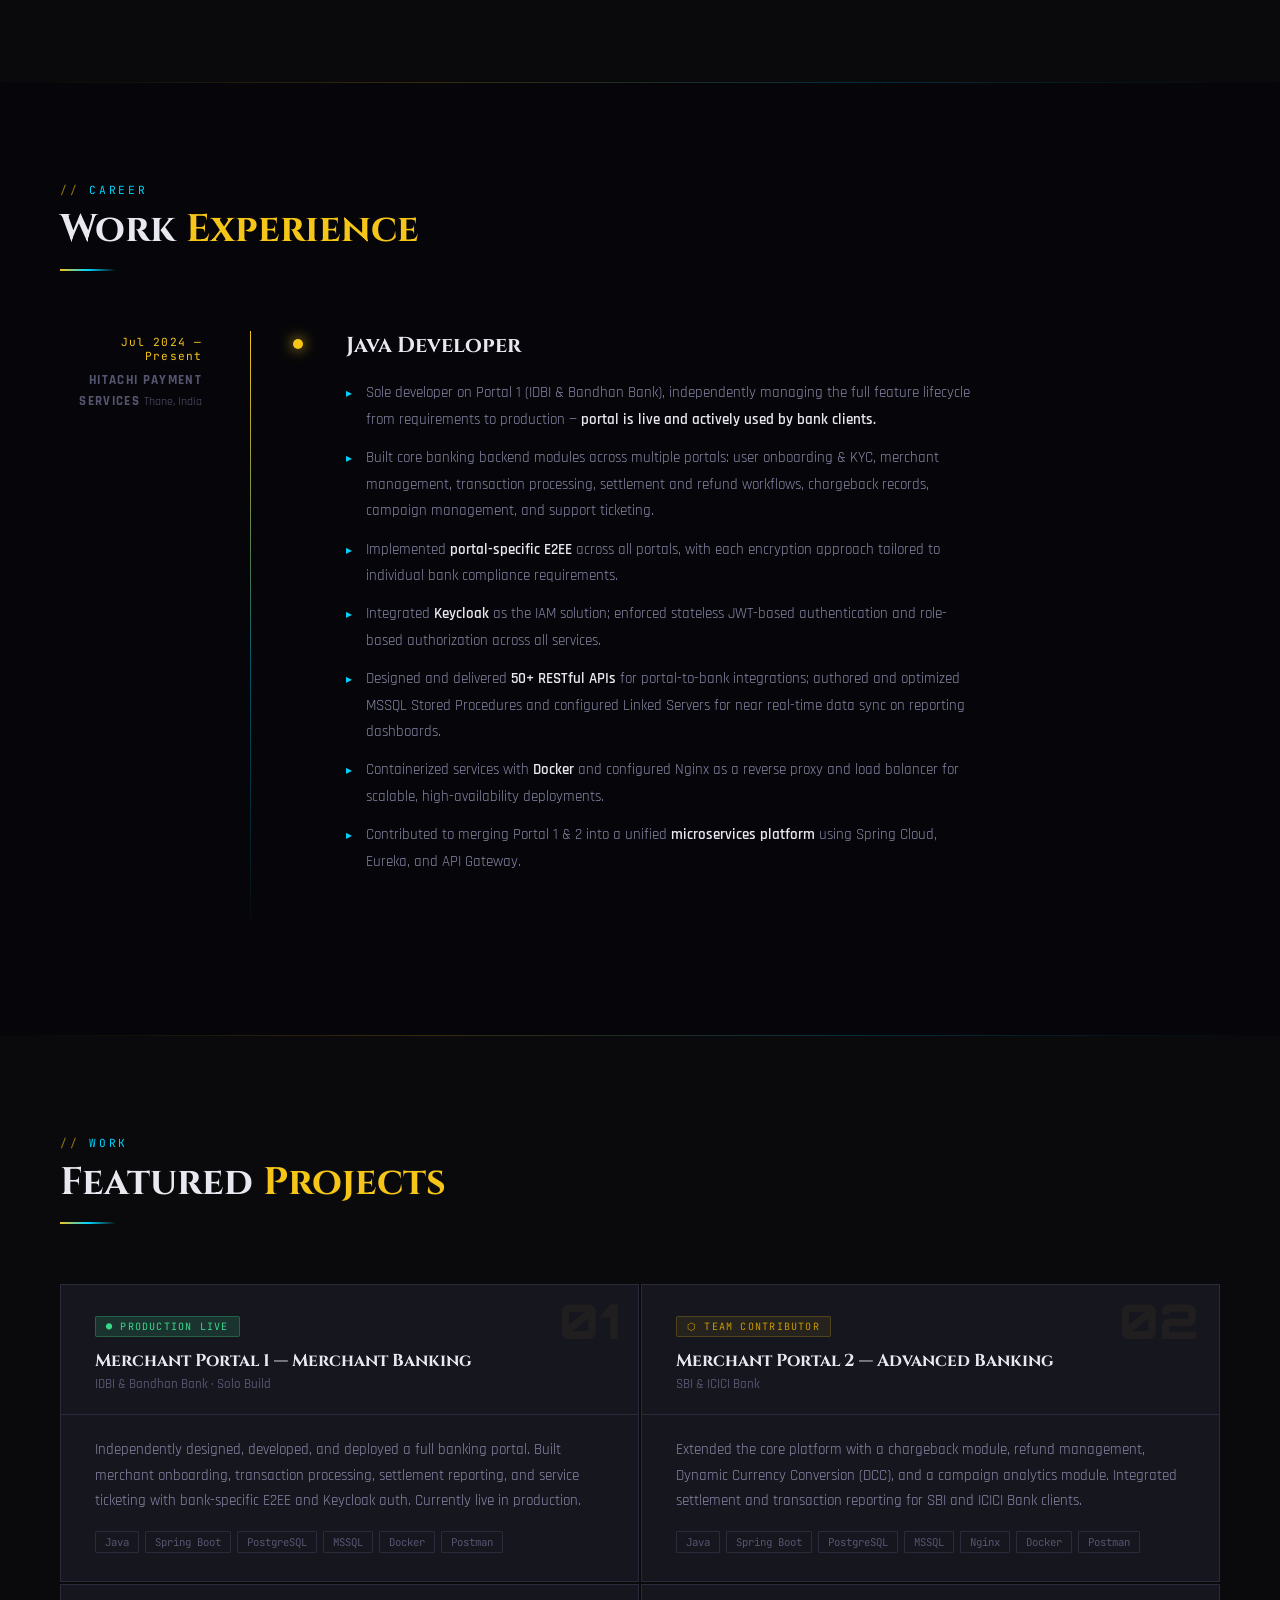
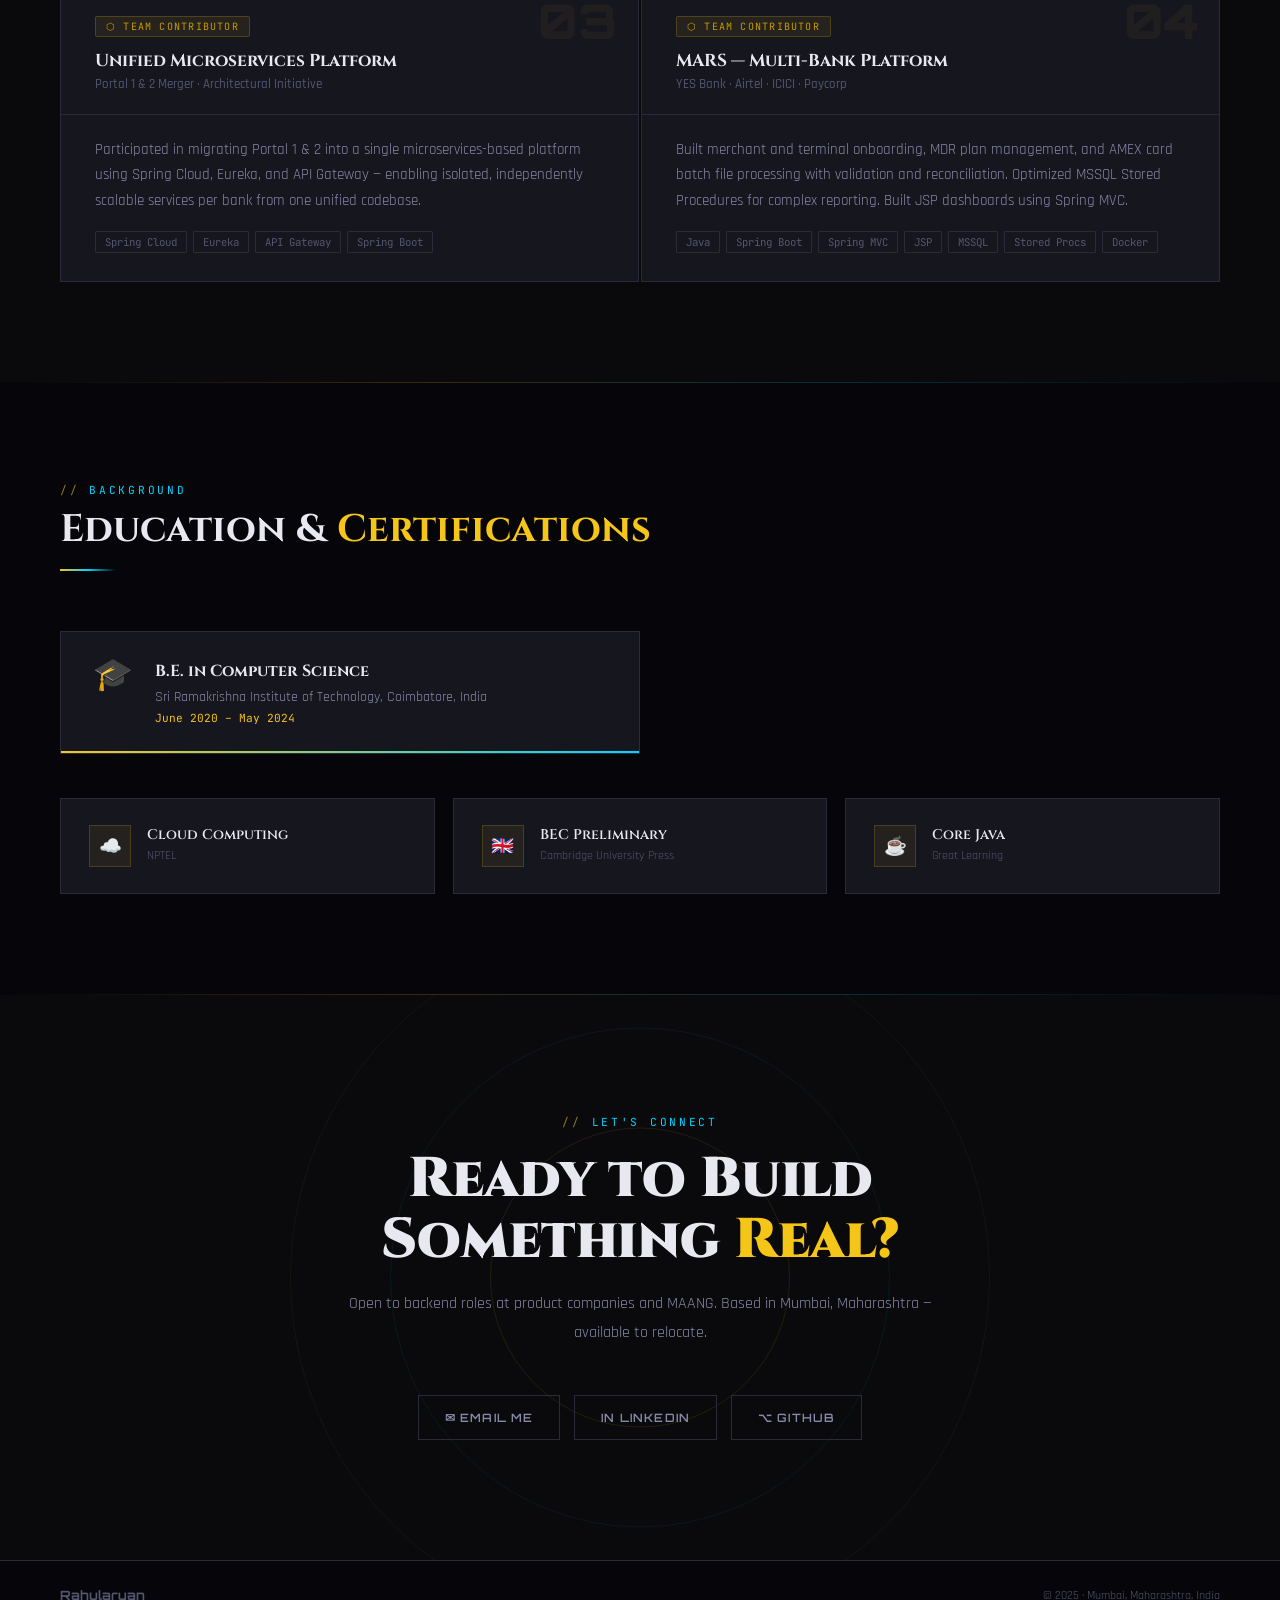
==== commit 3b14cf91: "Modified" ====
--- a/index.html
+++ b/index.html
@@ -590,7 +590,7 @@
       Mono | Microservices
     </p>
     <p class="hero-bio">
-      Backend-focused developer with 1.7 years shipping production-grade banking and fintech platforms.
+      Backend-focused developer with 1.8 years shipping production-grade banking and fintech platforms.
       I build systems that handle real money — securely, reliably, and at scale. also Good Understanding in AI
     </p>
     <div class="hero-cta">
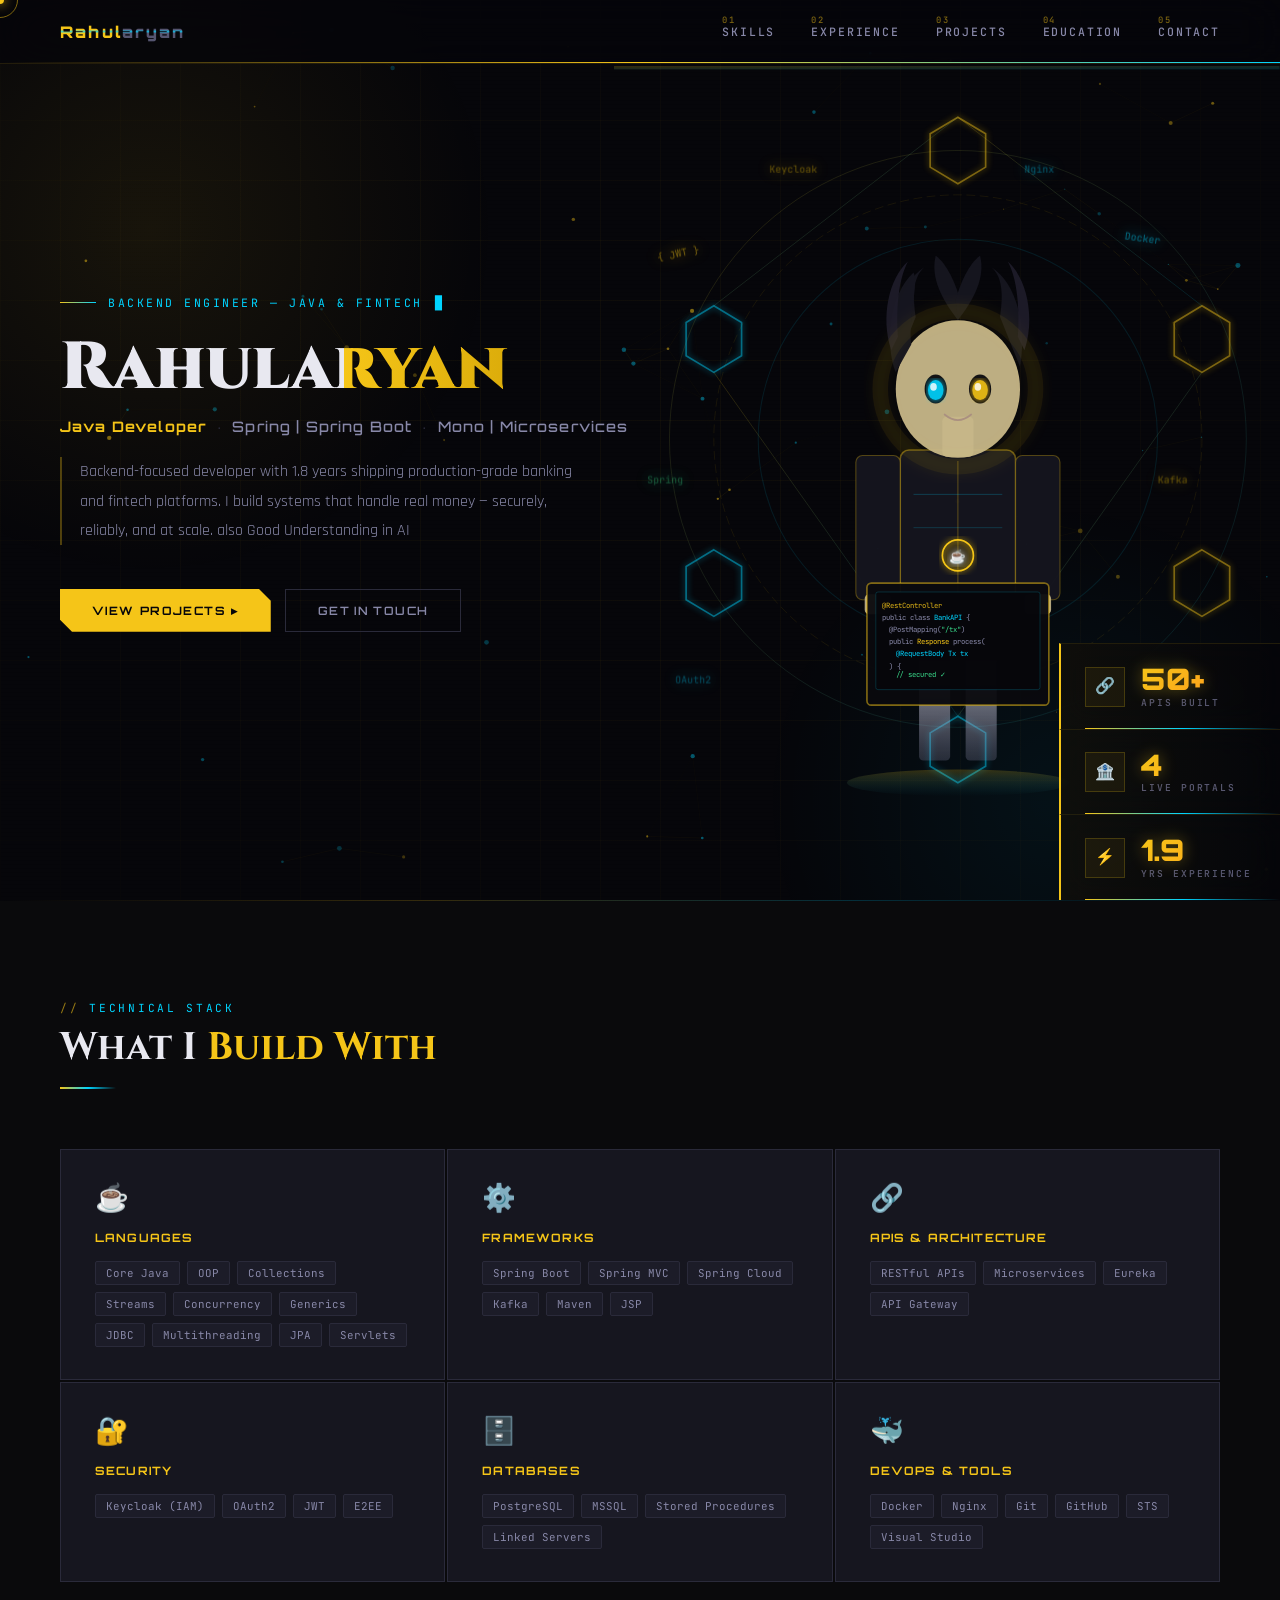
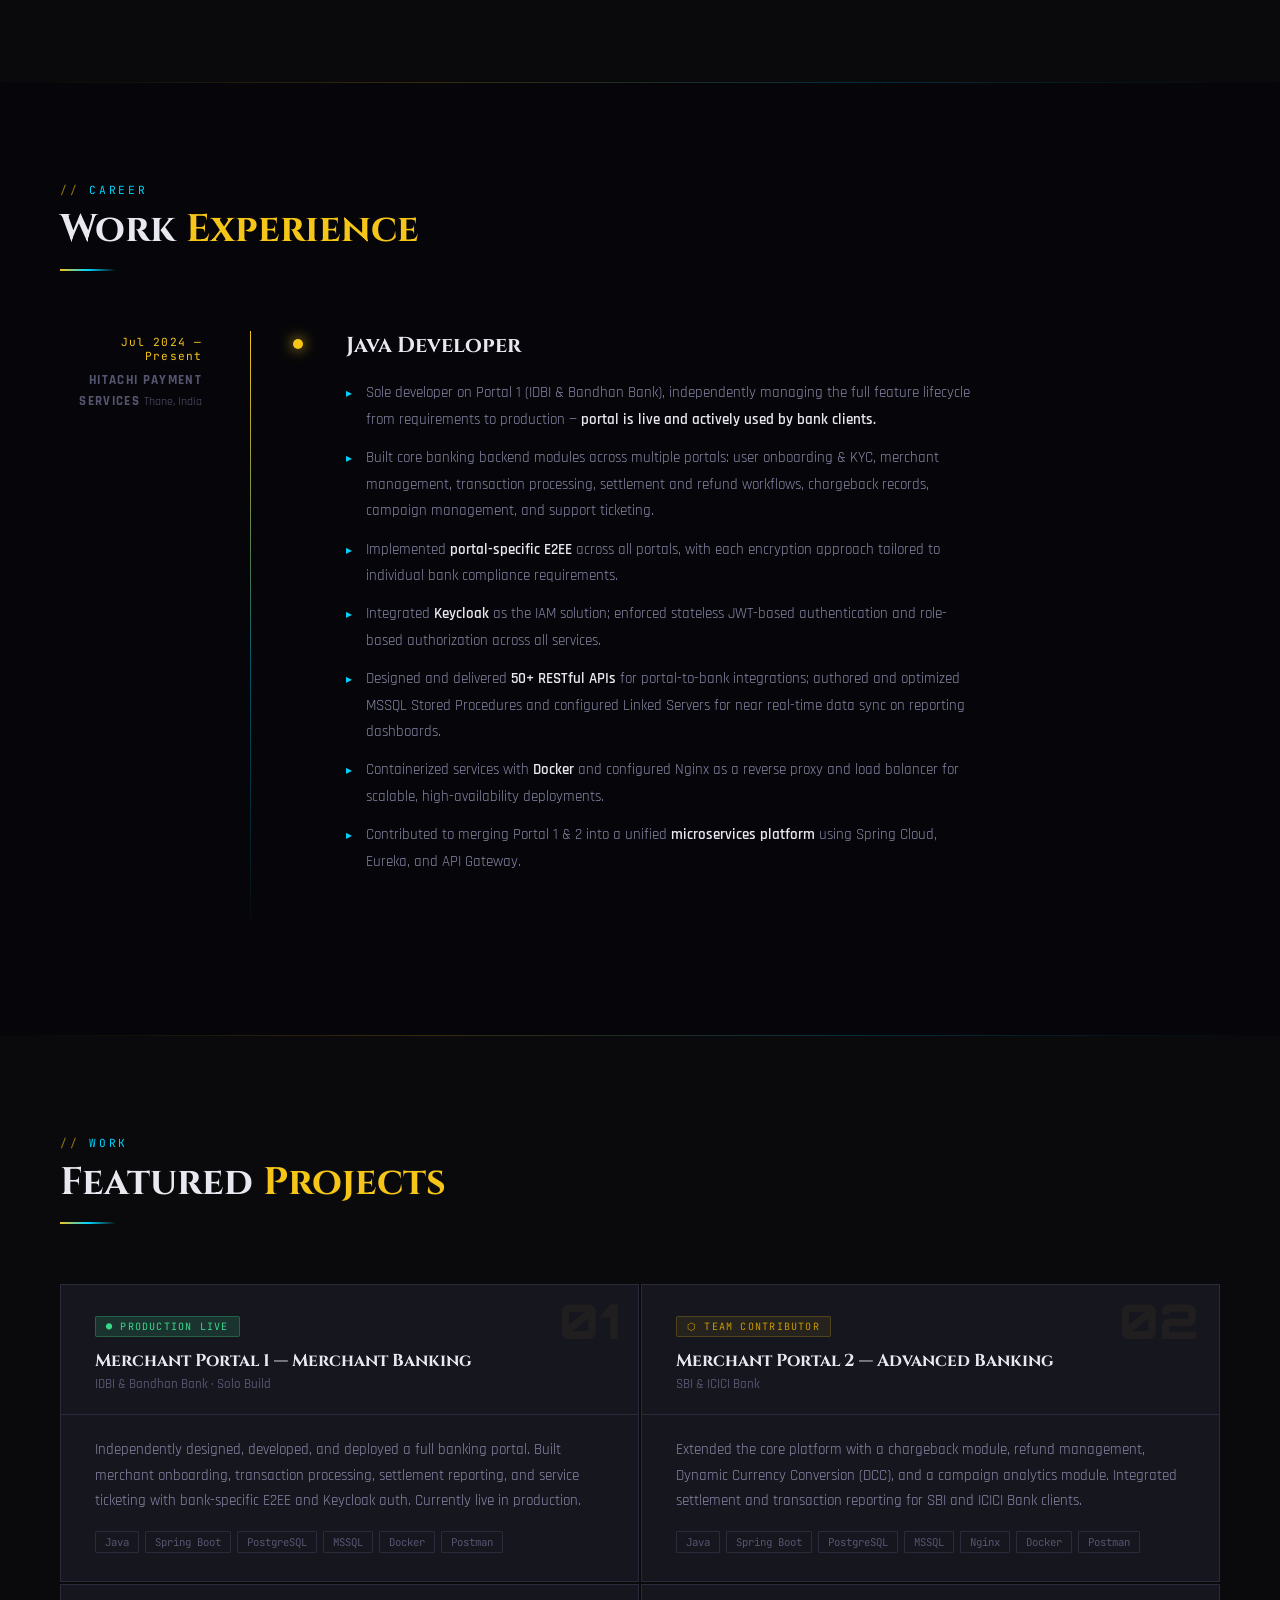
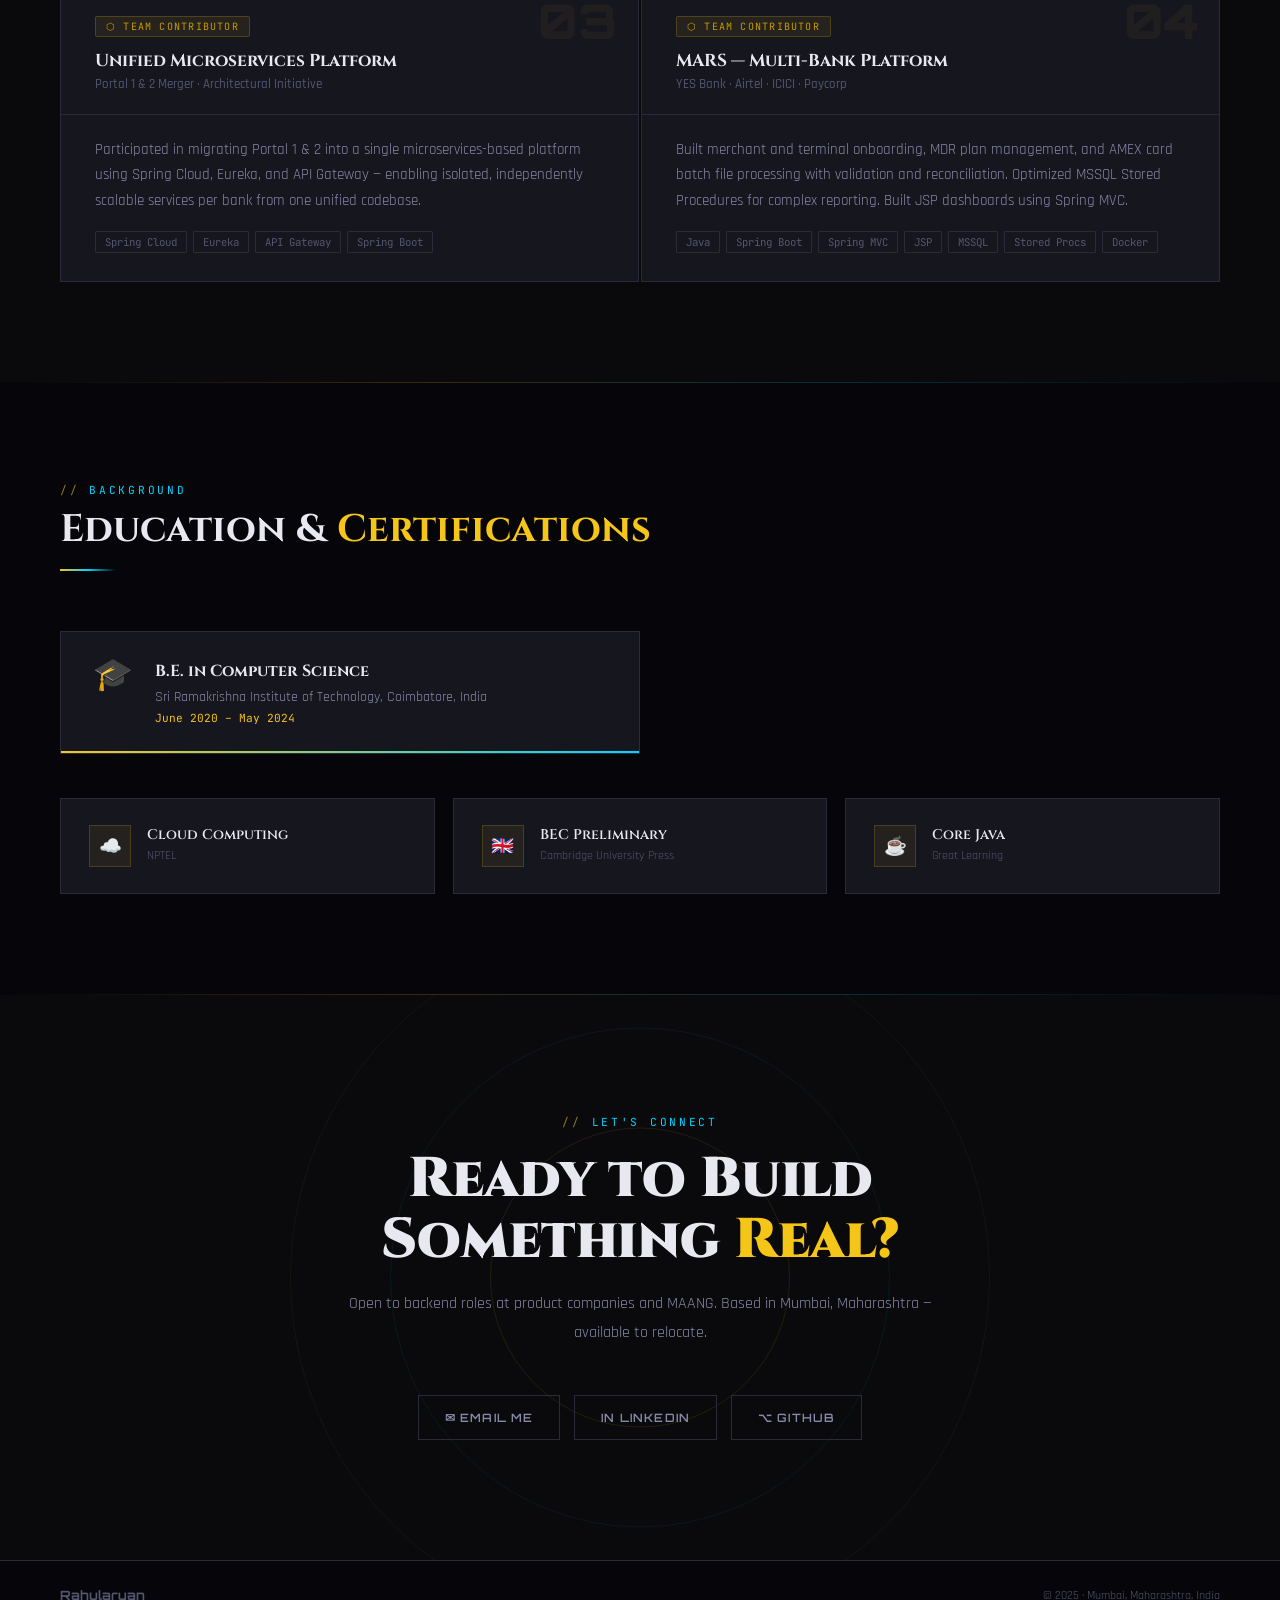
==== commit 2a27e3e0: "Modified Exp" ====
--- a/index.html
+++ b/index.html
@@ -3,7 +3,7 @@
 <head>
 <meta charset="UTF-8">
 <meta name="viewport" content="width=device-width, initial-scale=1.0">
-<title>Portfolio — Java Backend Developer</title>
+<title>Portfolio — Java Developer</title>
 <link rel="preconnect" href="https://fonts.googleapis.com">
 <link href="https://fonts.googleapis.com/css2?family=Cinzel:wght@400;600;700;900&family=Rajdhani:wght@300;400;500;600;700&family=JetBrains+Mono:wght@300;400;500;700&family=Orbitron:wght@400;500;700;900&display=swap" rel="stylesheet">
 <style>
@@ -617,7 +617,7 @@
       </div>
       <div class="stat-bar"></div>
     </div>
-    <div class="stat-item" data-target="1.7" data-suffix="" data-decimal="true" data-icon="⚡">
+    <div class="stat-item" data-target="1.9" data-suffix="" data-decimal="true" data-icon="⚡">
       <div class="stat-icon-wrap">⚡</div>
       <div class="stat-data">
         <span class="stat-num">0</span>
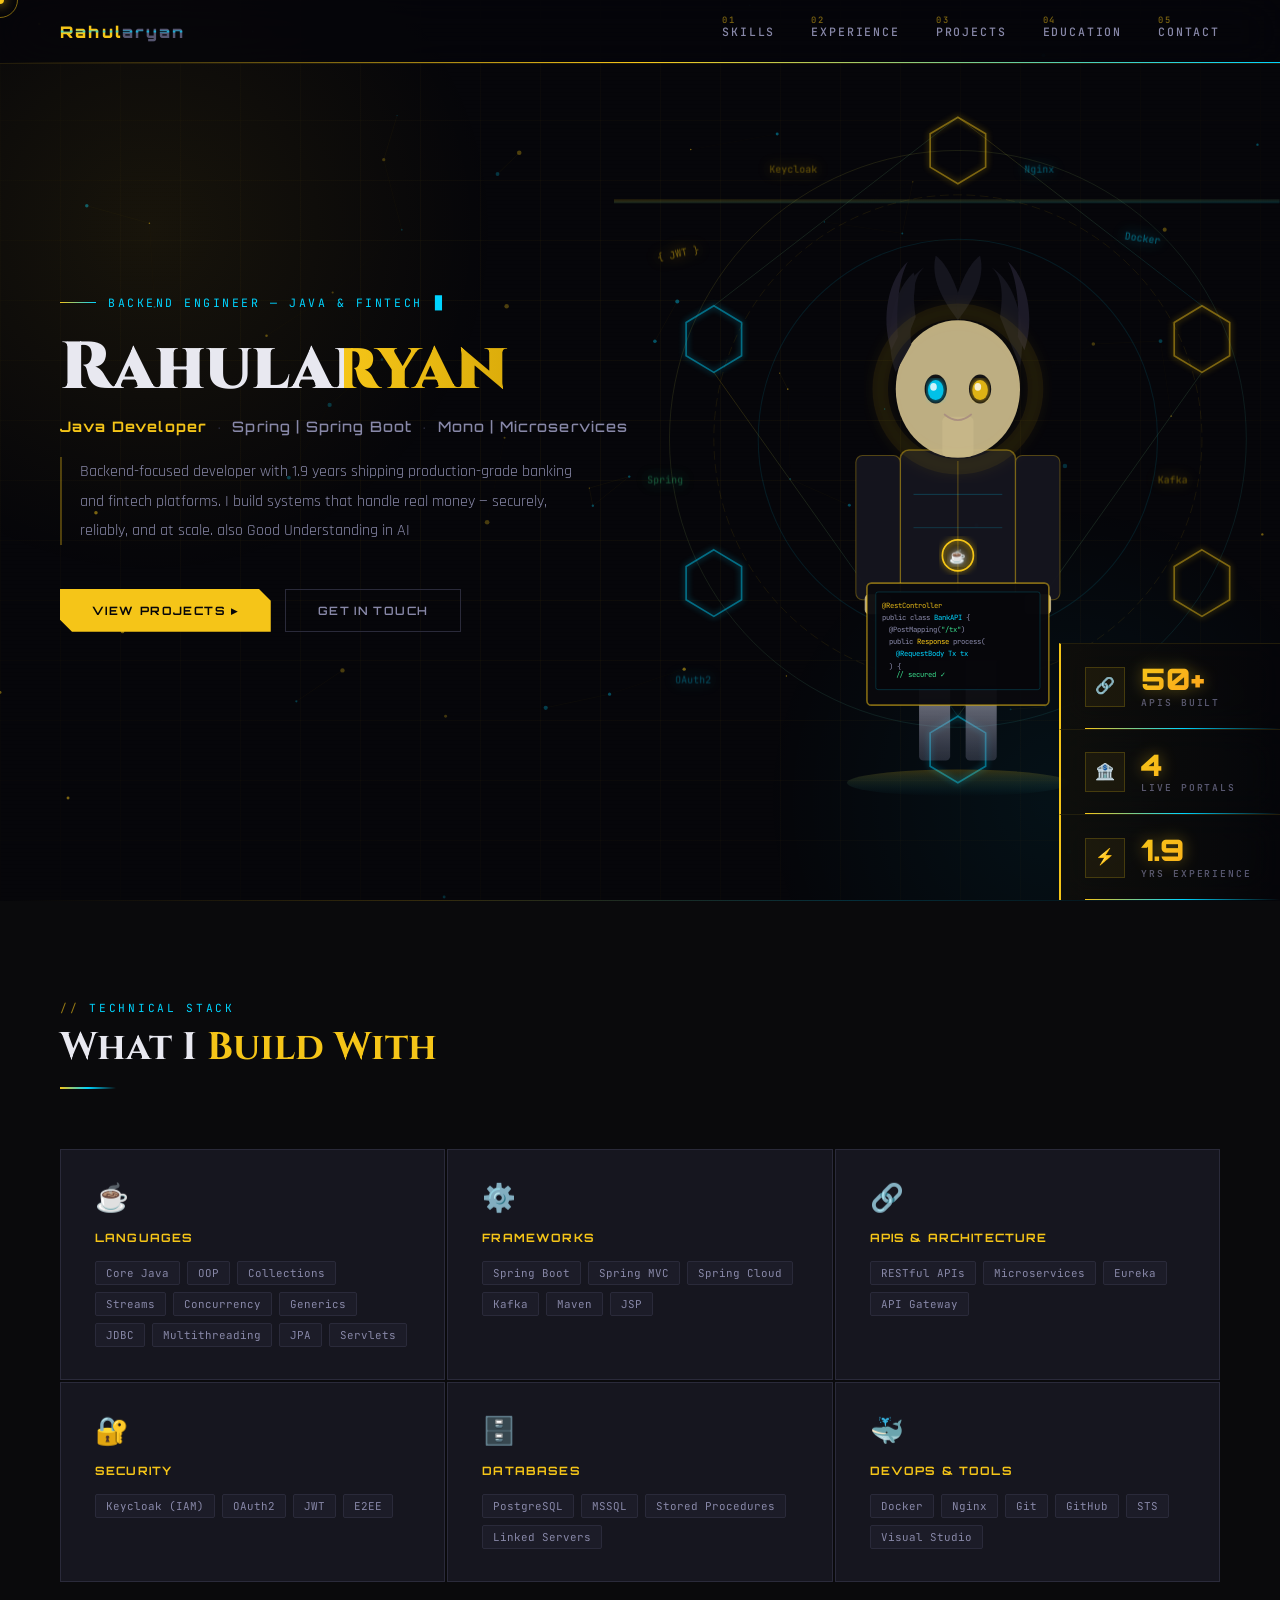
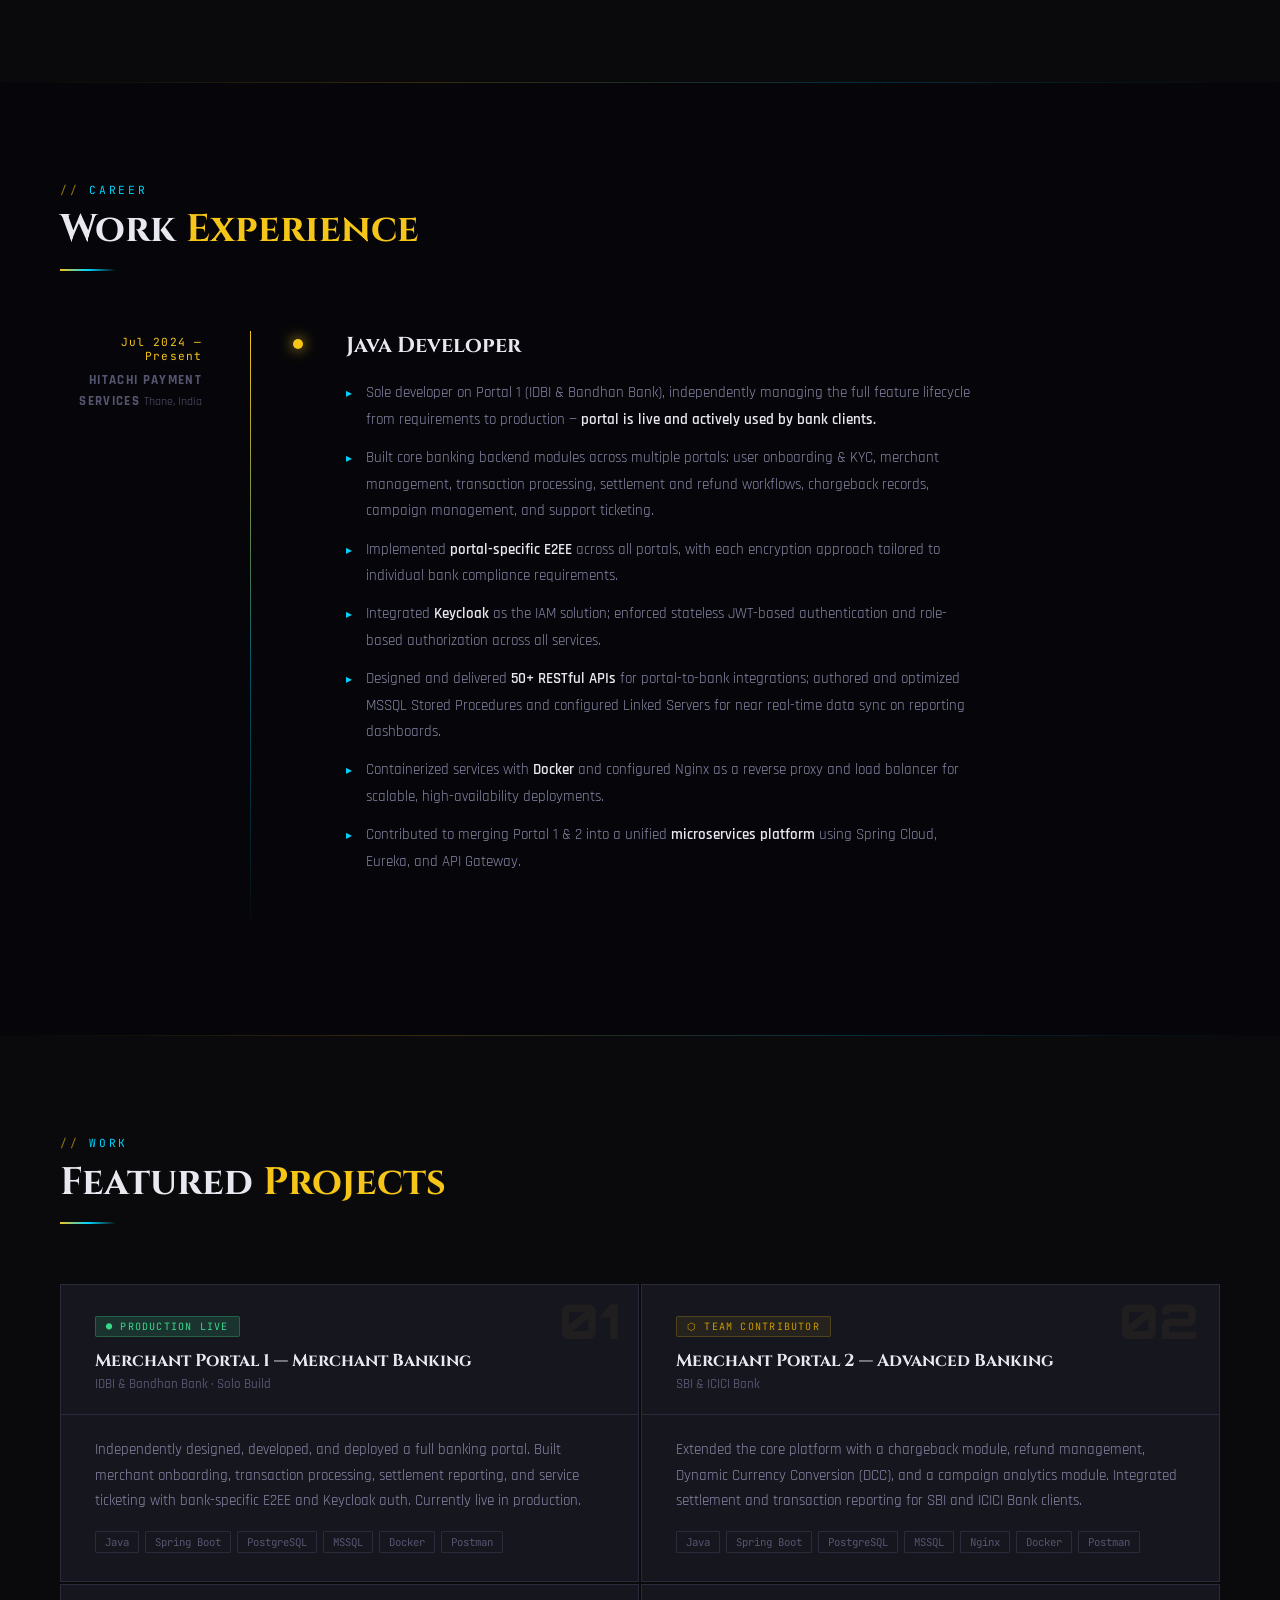
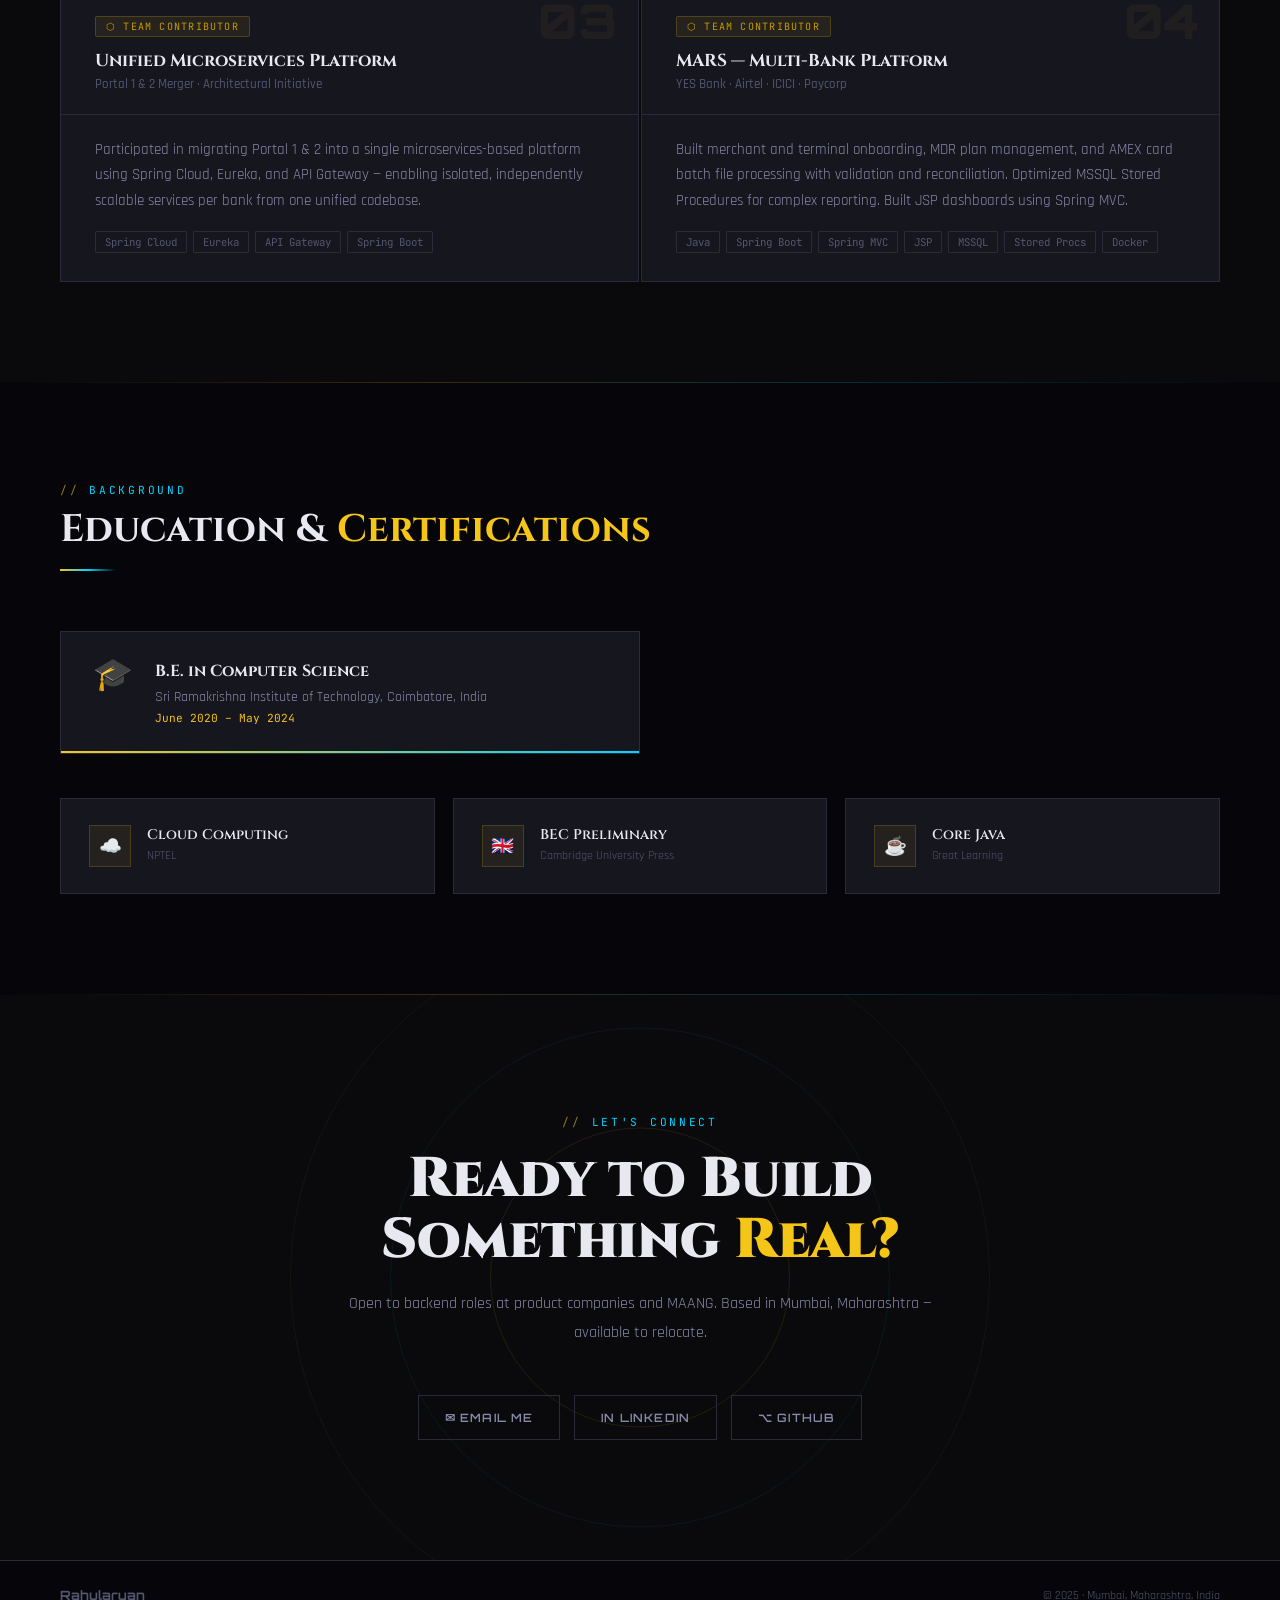
==== commit 35b94a1d: "Modified Exp" ====
--- a/index.html
+++ b/index.html
@@ -590,7 +590,7 @@
       Mono | Microservices
     </p>
     <p class="hero-bio">
-      Backend-focused developer with 1.8 years shipping production-grade banking and fintech platforms.
+      Backend-focused developer with 1.9 years shipping production-grade banking and fintech platforms.
       I build systems that handle real money — securely, reliably, and at scale. also Good Understanding in AI
     </p>
     <div class="hero-cta">
